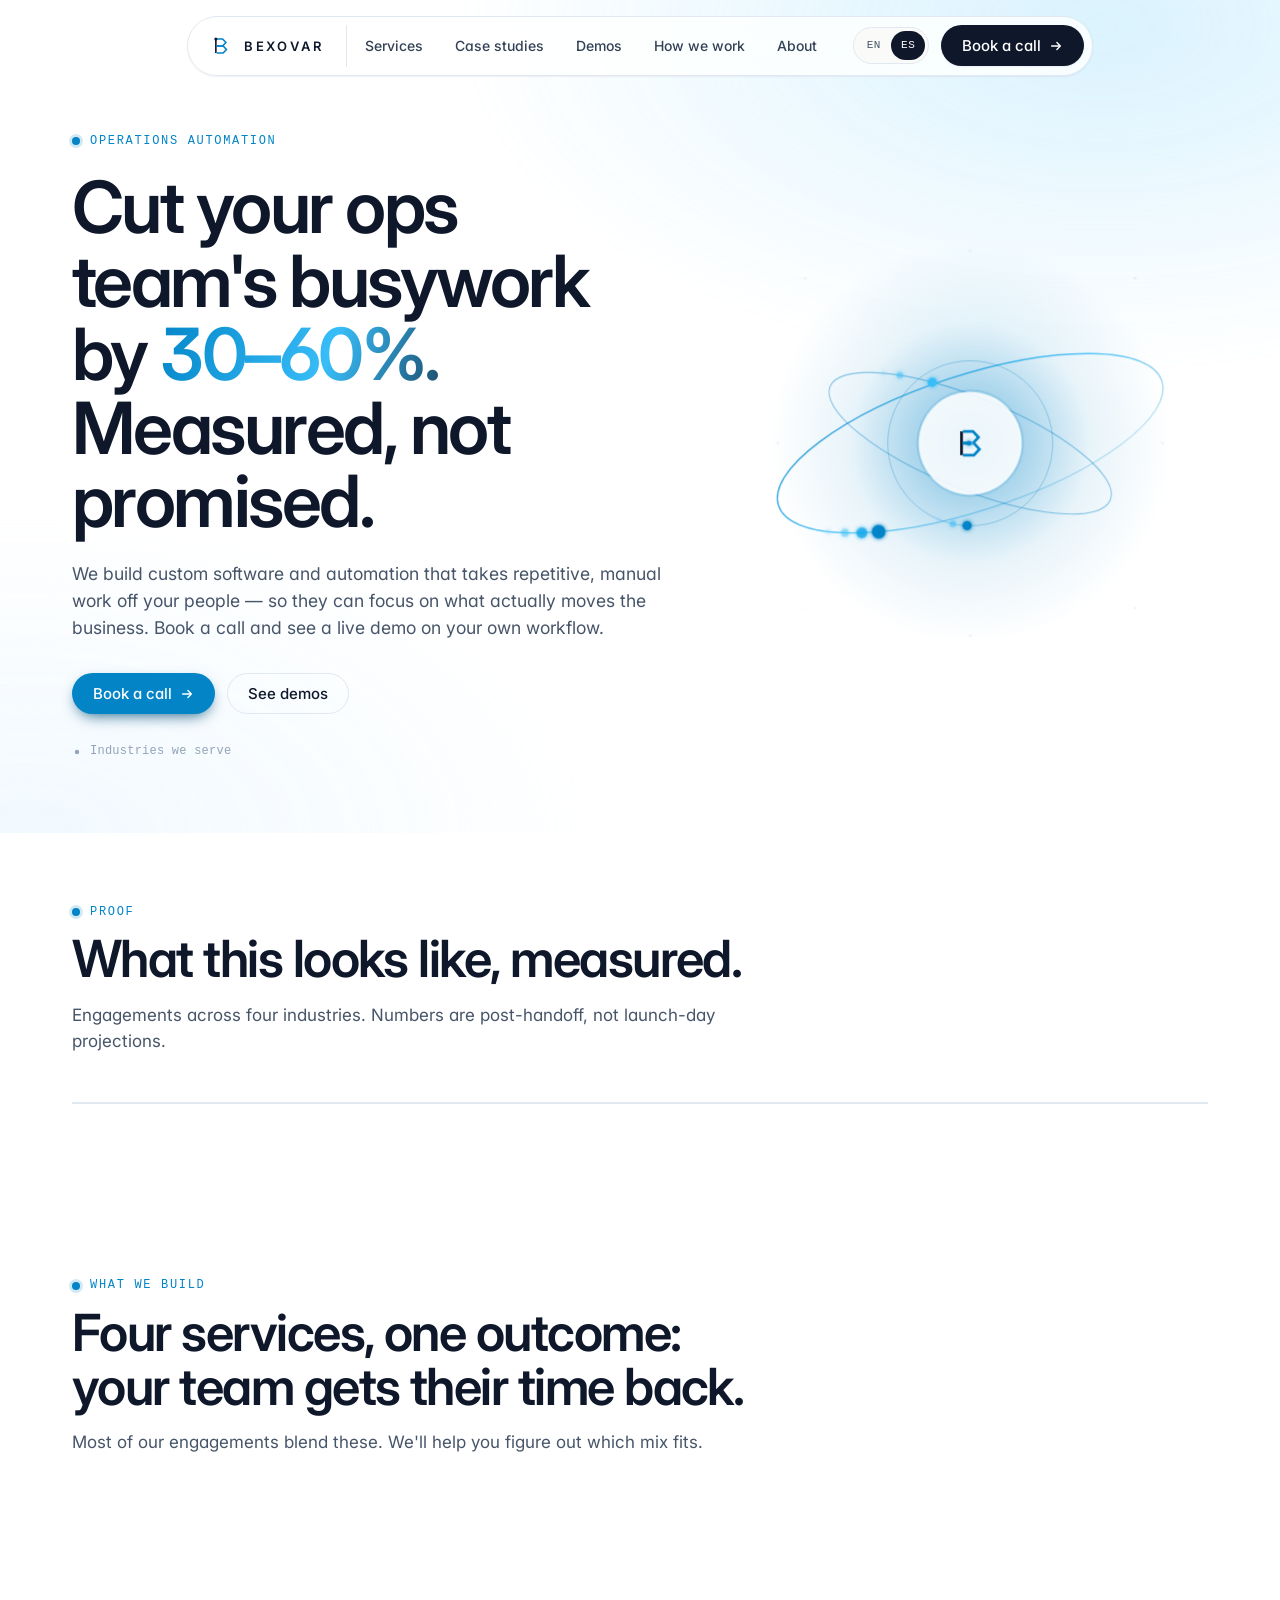
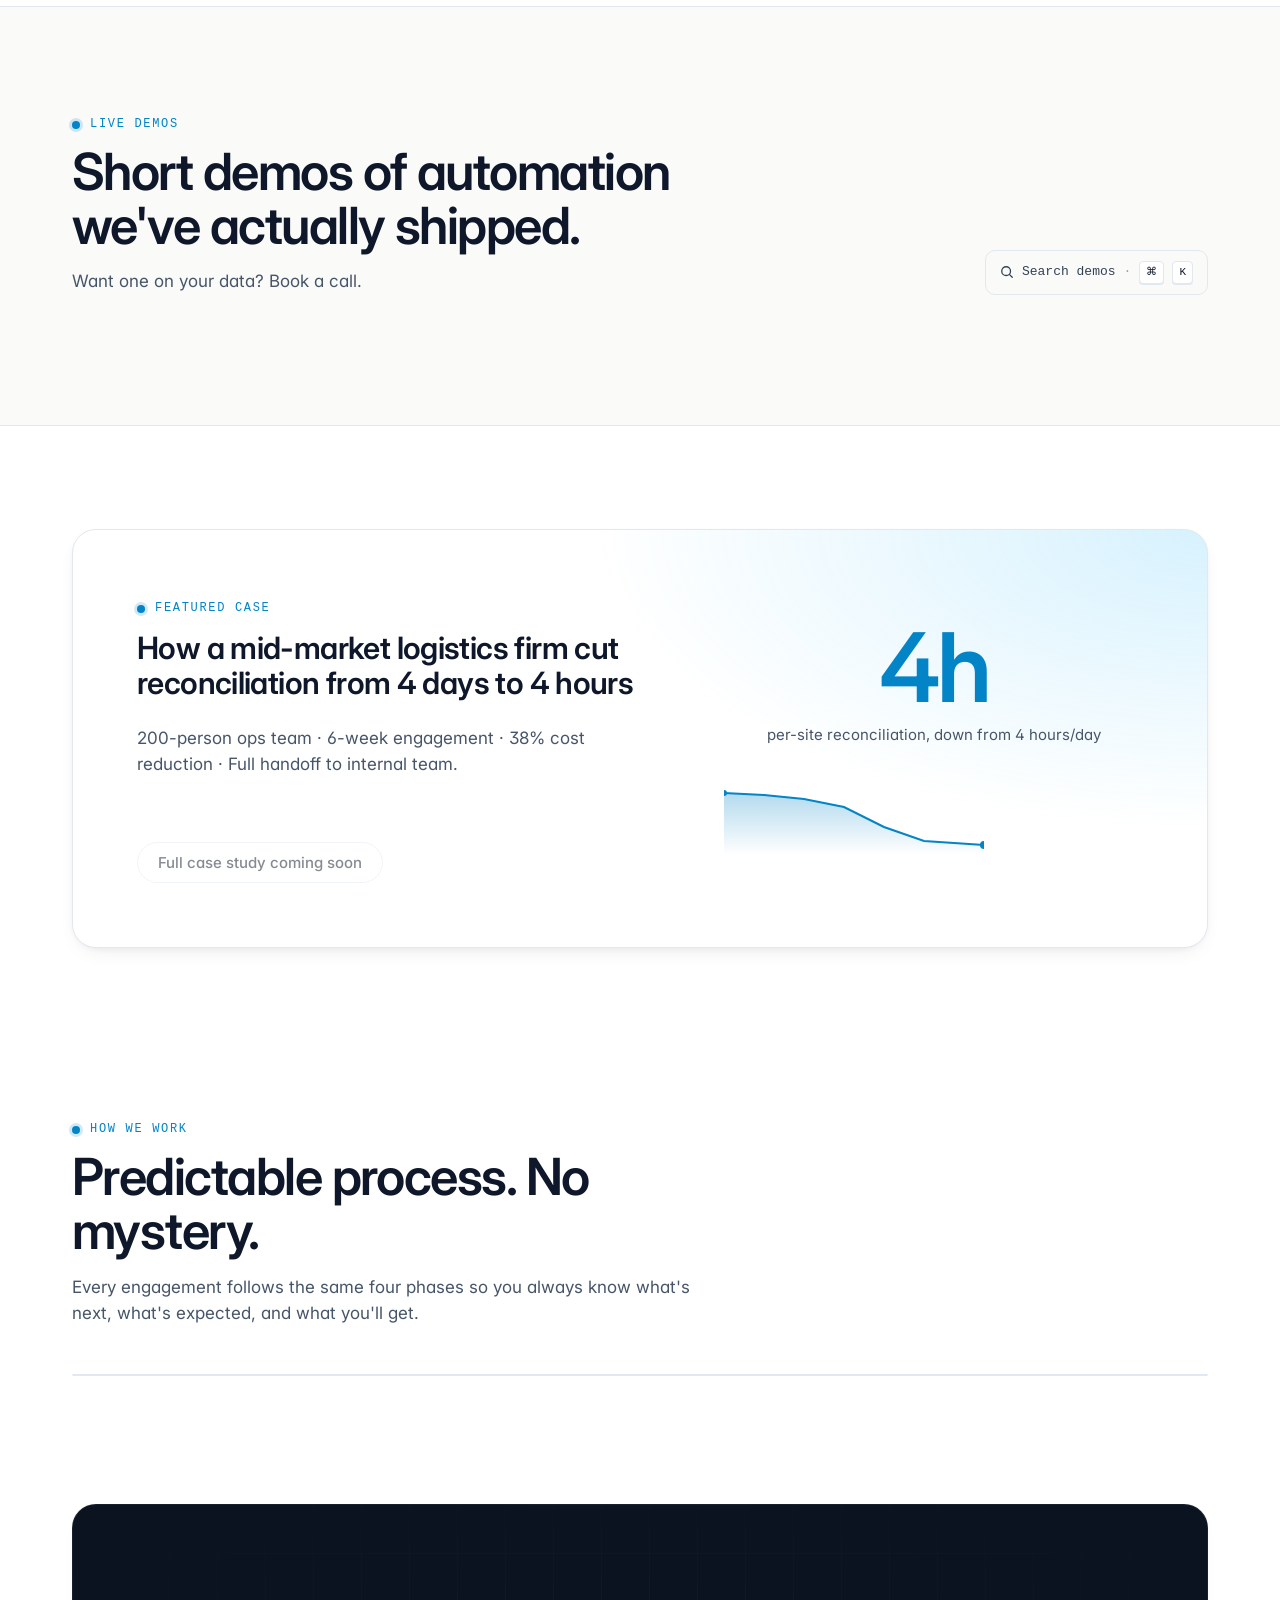
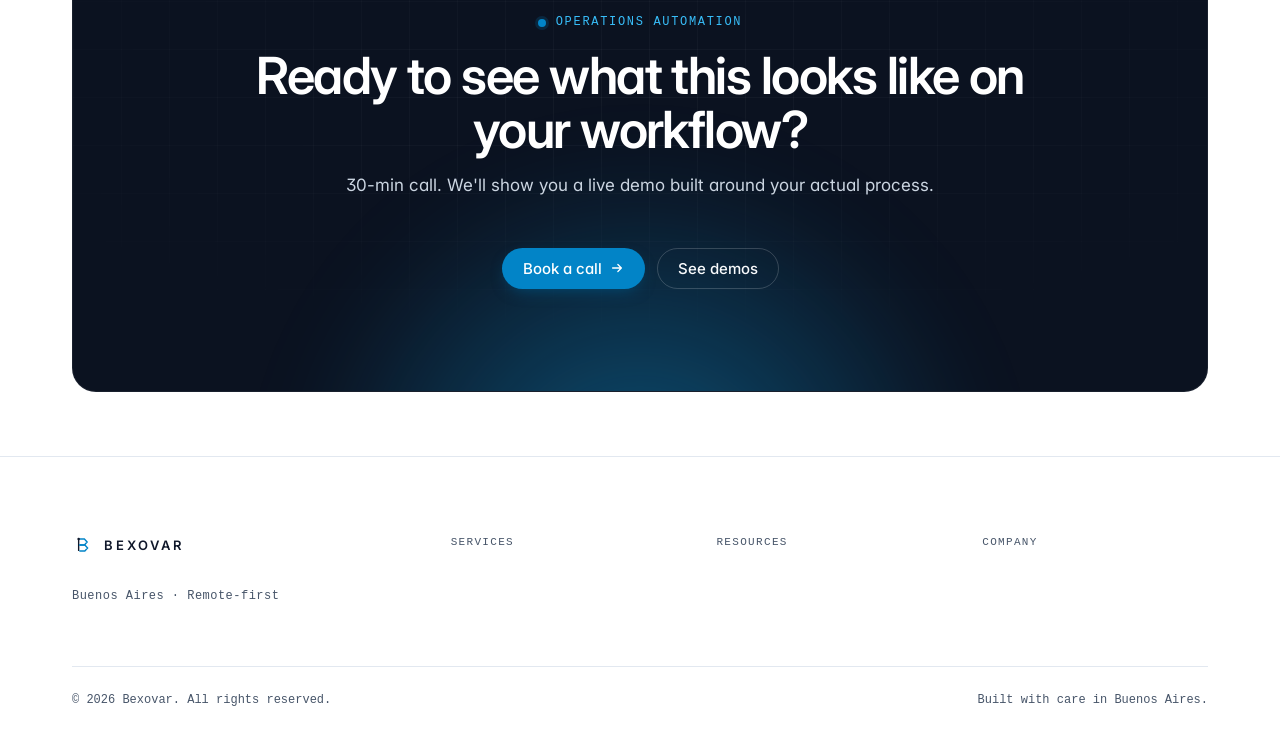
==== index.html @ 71ba0657 "Design fixes: direct Calendly CTAs, metric sizing, mobile hero, i18n - Book-a-call buttons on the ho" ====
<!doctype html>
<html lang="es" data-initial-lang="es">
<head>
<meta charset="utf-8">
<meta name="viewport" content="width=device-width, initial-scale=1">
<title>Bexovar — Software a medida y automatización de procesos</title>
<meta name="description" content="Software a medida y automatización para sacar el trabajo repetitivo de tu equipo. Agendá una llamada y te hacemos una demo en vivo.">
<link rel="icon" type="image/svg+xml" href="assets/favicon.svg">
<meta property="og:title" content="Bexovar — Software a medida y automatización de procesos">
<meta property="og:description" content="Software a medida y automatización para sacar el trabajo repetitivo de tu equipo. Agendá una llamada y te hacemos una demo en vivo.">
<meta property="og:image" content="https://bexovar.io/brand/bexovar-5a-1024.png">
<meta property="og:type" content="website">
<meta name="twitter:card" content="summary_large_image">
<meta name="twitter:title" content="Bexovar — Software a medida y automatización de procesos">
<meta name="twitter:description" content="Reducí el trabajo manual un 30–60%. Medido, no prometido.">
<meta name="twitter:image" content="https://bexovar.io/brand/bexovar-5a-1024.png">
<link rel="preconnect" href="https://fonts.googleapis.com">
<link rel="preconnect" href="https://fonts.gstatic.com" crossorigin>
<link rel="stylesheet" href="https://fonts.googleapis.com/css2?family=Inter:wght@400;500;600;700&display=swap">
<link rel="stylesheet" href="site.css?v=7">
</head>
<body>

<a class="bx-sr-only" href="#main">Skip to content</a>

<!-- ───────── Header ───────── -->
<header class="bx-header" role="banner">
  <div class="bx-header__inner">
    <a class="bx-header__brand" href="index.html" aria-label="Bexovar home">
      <svg width="26" height="26" viewBox="0 0 48 48" fill="none" aria-hidden="true">
        <!-- 05A Vector · figure-8 -->
        <rect x="13" y="11" width="3" height="26" fill="currentColor"/>
        <path d="M16 11 L27 11 L33 17.5 L27 24 L16 24" stroke="#0284c7" stroke-width="3" stroke-linejoin="miter" fill="none"/>
        <path d="M16 24 L28 24 L34 30.5 L28 37 L16 37" stroke="#0284c7" stroke-width="3" stroke-linejoin="miter" fill="none"/>
        <circle cx="14.5" cy="11" r="2.8" fill="currentColor"/>
      </svg>
      <span>BEXOVAR</span>
    </a>
    <nav class="bx-header__nav" aria-label="Primary">
      <a href="#services"  data-nav="services">Services</a>
      <a href="#cases"     data-nav="caseStudies">Case studies</a>
      <a href="#demos"     data-nav="demos">Demos</a>
      <a href="#process"   data-nav="howWeWork">How we work</a>
      <a href="about.html" data-nav="about">About</a>
    </nav>
    <div class="bx-header__right">
      <div class="bx-lang" role="group" aria-label="Language">
        <button data-bx-lang="en" aria-pressed="false">EN</button>
        <button data-bx-lang="es" aria-pressed="true">ES</button>
      </div>
      <a class="bx-btn bx-btn--primary bx-btn--arrow bx-header__cta" href="https://calendly.com/bexovar/30min" target="_blank" rel="noopener" data-cta-book>
        <span>Book a call</span>
        <svg width="14" height="14" viewBox="0 0 16 16" fill="none"><path d="M3 8h10M9 4l4 4-4 4" stroke="currentColor" stroke-width="1.5" stroke-linecap="round" stroke-linejoin="round"/></svg>
      </a>
      <button class="bx-burger" aria-label="Menu" aria-expanded="false">
        <svg width="18" height="18" viewBox="0 0 24 24" fill="none"><path d="M4 7h16M4 12h16M4 17h16" stroke="currentColor" stroke-width="1.8" stroke-linecap="round"/></svg>
      </button>
    </div>
  </div>
</header>

<aside class="bx-mobile-panel" aria-label="Mobile menu">
  <a href="#services"  data-nav="services">Services</a>
  <a href="#cases"     data-nav="caseStudies">Case studies</a>
  <a href="#demos"     data-nav="demos">Demos</a>
  <a href="#process"   data-nav="howWeWork">How we work</a>
  <div style="display:flex;justify-content:space-between;align-items:center;margin-top:14px">
    <div class="bx-lang" role="group" aria-label="Language">
      <button data-bx-lang="en" aria-pressed="false">EN</button>
      <button data-bx-lang="es" aria-pressed="true">ES</button>
    </div>
    <a class="bx-btn bx-btn--primary" href="https://calendly.com/bexovar/30min" target="_blank" rel="noopener" data-cta-book>Book a call</a>
  </div>
</aside>

<main id="main">

  <!-- ───────── Hero ───────── -->
  <section class="bx-hero">
    <div class="bx-hero__bg" aria-hidden="true"></div>
    <div class="bx-container">
      <div class="bx-hero__grid">
        <div class="bx-hero__content bx-stagger">
          <div class="bx-reveal"><span class="bx-eyebrow" data-txt="hero.eyebrow">Operations automation</span></div>
          <h1 class="bx-h1 bx-reveal" style="margin-top:18px">
            <span data-txt="hero.title_pre">Cut your ops team's busywork by </span><span class="bx-grad-text" data-txt="hero.title_accent">30–60%.</span><span data-txt="hero.title_post"> Measured, not promised.</span>
          </h1>
          <p class="bx-lede bx-reveal" style="margin-top:22px" data-txt="hero.body">We build custom software and automation that takes repetitive, manual work off your people — so they can focus on what actually moves the business. Book a call and see a live demo on your own workflow.</p>

          <div class="bx-hero__ctas bx-reveal">
            <a class="bx-btn bx-btn--accent bx-btn--arrow" href="https://calendly.com/bexovar/30min" target="_blank" rel="noopener" data-cta-book>
              <span>Book a call</span>
              <svg width="14" height="14" viewBox="0 0 16 16" fill="none"><path d="M3 8h10M9 4l4 4-4 4" stroke="currentColor" stroke-width="1.5" stroke-linecap="round" stroke-linejoin="round"/></svg>
            </a>
            <a class="bx-btn bx-btn--ghost" href="#demos" data-cta-demos>See demos</a>
          </div>

          <div class="bx-hero__industries bx-reveal" aria-label="Industries we serve">
            <span style="display:inline-flex;align-items:center;gap:8px;margin-right:4px;color:var(--bx-ink-30)">
              <svg width="10" height="10" viewBox="0 0 10 10" fill="none"><circle cx="5" cy="5" r="2.2" fill="currentColor"/></svg>
              <span data-txt="hero.industriesLabel">Industries we serve</span>
            </span>
            <span id="hero-industries" style="display:contents"></span>
          </div>
        </div>

        <!-- Orbit artwork -->
        <div class="bx-hero__art bx-reveal">
          <div class="bx-orbit" aria-hidden="true">
            <svg viewBox="0 0 520 520" xmlns="http://www.w3.org/2000/svg" xmlns:xlink="http://www.w3.org/1999/xlink">
              <defs>
                <radialGradient id="bx-core-grad" cx="50%" cy="50%" r="50%">
                  <stop offset="0%" stop-color="#0284c7" stop-opacity="0.9"/>
                  <stop offset="60%" stop-color="#0284c7" stop-opacity="0.15"/>
                  <stop offset="100%" stop-color="#0284c7" stop-opacity="0"/>
                </radialGradient>
                <linearGradient id="bx-ring-grad" x1="0" x2="1" y1="0" y2="1">
                  <stop offset="0%" stop-color="#0284c7"/>
                  <stop offset="50%" stop-color="#38bdf8"/>
                  <stop offset="100%" stop-color="#0284c7" stop-opacity="0"/>
                </linearGradient>
                <!-- soft glow for the orbiting bodies -->
                <filter id="bx-glow" x="-60%" y="-60%" width="220%" height="220%">
                  <feGaussianBlur stdDeviation="2.4" result="b"/>
                  <feMerge><feMergeNode in="b"/><feMergeNode in="SourceGraphic"/></feMerge>
                </filter>
              </defs>

              <!-- Soft glow behind, gently breathing -->
              <circle cx="260" cy="260" r="220" fill="url(#bx-core-grad)" opacity="0.55">
                <animate attributeName="opacity" values="0.42;0.7;0.42" dur="6s" repeatCount="indefinite"/>
              </circle>

              <!-- Grid dots (subtle), a couple twinkle -->
              <g opacity="0.14" fill="currentColor" style="color: var(--bx-ink-30)">
                <circle cx="80"  cy="80"  r="1.5"/>
                <circle cx="260" cy="50"  r="1.5"><animate attributeName="opacity" values="0.2;1;0.2" dur="4s" repeatCount="indefinite"/></circle>
                <circle cx="440" cy="80"  r="1.5"/>
                <circle cx="50"  cy="260" r="1.5"><animate attributeName="opacity" values="0.2;1;0.2" dur="5.5s" begin="-1s" repeatCount="indefinite"/></circle>
                <circle cx="470" cy="260" r="1.5"/>
                <circle cx="80"  cy="440" r="1.5"><animate attributeName="opacity" values="0.2;1;0.2" dur="4.8s" begin="-2s" repeatCount="indefinite"/></circle>
                <circle cx="260" cy="470" r="1.5"/>
                <circle cx="440" cy="440" r="1.5"/>
              </g>

              <!-- Outer ring, tilted — dot tracks the ellipse, with comet trail -->
              <g transform="translate(260 260) rotate(-18)">
                <path id="bx-orbit-outer" d="M-220,0 a220,74 0 1,0 440,0 a220,74 0 1,0 -440,0"
                      fill="none" stroke="url(#bx-ring-grad)" stroke-width="1.5" opacity="0.85"/>
                <g filter="url(#bx-glow)">
                  <circle r="3"   fill="#7dd3fc" opacity="0.22"><animateMotion dur="16s" begin="-15.1s" repeatCount="indefinite"><mpath xlink:href="#bx-orbit-outer" href="#bx-orbit-outer"/></animateMotion></circle>
                  <circle r="4.5" fill="#38bdf8" opacity="0.40"><animateMotion dur="16s" begin="-15.4s" repeatCount="indefinite"><mpath xlink:href="#bx-orbit-outer" href="#bx-orbit-outer"/></animateMotion></circle>
                  <circle r="6"   fill="#0ea5e9" opacity="0.7" ><animateMotion dur="16s" begin="-15.7s" repeatCount="indefinite"><mpath xlink:href="#bx-orbit-outer" href="#bx-orbit-outer"/></animateMotion></circle>
                  <circle r="7.5" fill="#0284c7"               ><animateMotion dur="16s" begin="0s"     repeatCount="indefinite"><mpath xlink:href="#bx-orbit-outer" href="#bx-orbit-outer"/></animateMotion></circle>
                </g>
              </g>

              <!-- Middle ring, reverse — dot tracks the ellipse, with comet trail -->
              <g transform="translate(260 260) rotate(22)">
                <path id="bx-orbit-mid" d="M-165,0 a165,50 0 1,0 330,0 a165,50 0 1,0 -330,0"
                      fill="none" stroke="#0284c7" stroke-width="1.2" opacity="0.45"/>
                <g filter="url(#bx-glow)">
                  <circle r="2.6" fill="#7dd3fc" opacity="0.22"><animateMotion dur="12s" keyPoints="1;0" keyTimes="0;1" calcMode="linear" begin="-11.1s" repeatCount="indefinite"><mpath xlink:href="#bx-orbit-mid" href="#bx-orbit-mid"/></animateMotion></circle>
                  <circle r="3.8" fill="#38bdf8" opacity="0.4" ><animateMotion dur="12s" keyPoints="1;0" keyTimes="0;1" calcMode="linear" begin="-11.4s" repeatCount="indefinite"><mpath xlink:href="#bx-orbit-mid" href="#bx-orbit-mid"/></animateMotion></circle>
                  <circle r="5"   fill="#38bdf8"               ><animateMotion dur="12s" keyPoints="1;0" keyTimes="0;1" calcMode="linear" begin="0s"     repeatCount="indefinite"><mpath xlink:href="#bx-orbit-mid" href="#bx-orbit-mid"/></animateMotion></circle>
                </g>
              </g>

              <!-- Inner ring, level — dot tracks the circle, with comet trail -->
              <g transform="translate(260 260)">
                <path id="bx-orbit-inner" d="M-90,0 a90,90 0 1,0 180,0 a90,90 0 1,0 -180,0"
                      fill="none" stroke="#0284c7" stroke-width="1" opacity="0.35"/>
                <g filter="url(#bx-glow)">
                  <circle r="2.4" fill="#7dd3fc" opacity="0.25"><animateMotion dur="8s" begin="-7.55s" repeatCount="indefinite"><mpath xlink:href="#bx-orbit-inner" href="#bx-orbit-inner"/></animateMotion></circle>
                  <circle r="3.6" fill="#38bdf8" opacity="0.45"><animateMotion dur="8s" begin="-7.78s" repeatCount="indefinite"><mpath xlink:href="#bx-orbit-inner" href="#bx-orbit-inner"/></animateMotion></circle>
                  <circle r="5"   fill="#0284c7"               ><animateMotion dur="8s" begin="0s"     repeatCount="indefinite"><mpath xlink:href="#bx-orbit-inner" href="#bx-orbit-inner"/></animateMotion></circle>
                </g>
              </g>

              <!-- Center — the 05A figure-8 mark, large -->
              <g transform="translate(260 260)">
                <!-- ring halo -->
                <circle cx="0" cy="0" r="56" fill="#ffffff" opacity="0.85"/>
                <circle cx="0" cy="0" r="56" fill="none" stroke="#0284c7" stroke-width="1" opacity="0.5">
                  <animate attributeName="r" values="56;59;56" dur="6s" repeatCount="indefinite"/>
                  <animate attributeName="opacity" values="0.5;0.15;0.5" dur="6s" repeatCount="indefinite"/>
                </circle>
                <g transform="translate(-24 -24) scale(1)">
                  <rect x="13" y="11" width="3" height="26" fill="#0f172a"/>
                  <path d="M16 11 L27 11 L33 17.5 L27 24 L16 24" stroke="#0284c7" stroke-width="3" stroke-linejoin="miter" fill="none"/>
                  <path d="M16 24 L28 24 L34 30.5 L28 37 L16 37" stroke="#0284c7" stroke-width="3" stroke-linejoin="miter" fill="none"/>
                  <!-- figure-8 node + glowing trail -->
                  <g filter="url(#bx-glow)">
                    <circle r="1.8" fill="#7dd3fc" opacity="0.4"><animateMotion dur="5s" begin="-4.85s" repeatCount="indefinite" rotate="auto"><mpath xlink:href="#bx-hero-fig8" href="#bx-hero-fig8"/></animateMotion></circle>
                    <circle r="2.6" fill="#0284c7"><animateMotion dur="5s" begin="0s" repeatCount="indefinite" rotate="auto"><mpath xlink:href="#bx-hero-fig8" href="#bx-hero-fig8"/></animateMotion></circle>
                  </g>
                  <path id="bx-hero-fig8" d="M16 24 L27 11 L33 17.5 L27 24 L16 24 L28 24 L34 30.5 L28 37 L16 37 Z" fill="none" stroke="none"/>
                </g>
              </g>
            </svg>
          </div>
        </div>
      </div>
    </div>
  </section>

  <!-- ───────── Metrics ───────── -->
  <section class="bx-section bx-section--tight" id="proof">
    <div class="bx-container">
      <div class="bx-secthead bx-reveal">
        <span class="bx-eyebrow" data-txt="metrics.eyebrow">Proof</span>
        <h2 class="bx-h2" data-txt="metrics.title">What this looks like, measured.</h2>
        <p data-txt="metrics.subtitle">Engagements across four industries. Numbers are post-handoff, not launch-day projections.</p>
      </div>
      <div class="bx-metrics bx-stagger" id="metrics-row"></div>
    </div>
  </section>

  <!-- ───────── Services ───────── -->
  <section class="bx-section" id="services">
    <div class="bx-container">
      <div class="bx-secthead bx-reveal">
        <span class="bx-eyebrow" data-txt="services.eyebrow">What we build</span>
        <h2 class="bx-h2" data-txt="services.title">Four services, one outcome: your team gets their time back.</h2>
        <p data-txt="services.subtitle">Most of our engagements blend these. We'll help you figure out which mix fits.</p>
      </div>
      <div class="bx-services bx-stagger" id="services-grid"></div>
    </div>
  </section>

  <!-- ───────── Demos ───────── -->
  <section class="bx-section" id="demos" style="background:var(--bx-bg-soft);border-top:1px solid var(--bx-line);border-bottom:1px solid var(--bx-line)">
    <div class="bx-container">
      <div class="bx-demos-head bx-reveal">
        <div class="bx-secthead" style="margin:0">
          <span class="bx-eyebrow" data-txt="demos.eyebrow">Live demos</span>
          <h2 class="bx-h2" data-txt="demos.title">Short demos of automation we've actually shipped.</h2>
          <p data-txt="demos.subtitle">Want one on your data? Book a call.</p>
        </div>
        <button class="bx-kbd" data-bx-open-palette>
          <svg width="14" height="14" viewBox="0 0 16 16" fill="none"><circle cx="7" cy="7" r="5" stroke="currentColor" stroke-width="1.5"/><path d="M11 11l3 3" stroke="currentColor" stroke-width="1.5" stroke-linecap="round"/></svg>
          <span data-txt="demos.searchHint">Search demos</span>
          <span style="color:var(--bx-ink-30)">·</span>
          <kbd>⌘</kbd><kbd>K</kbd>
        </button>
      </div>

      <div class="bx-demos-grid bx-stagger" id="demos-grid"></div>
    </div>
  </section>

  <!-- ───────── Featured case ───────── -->
  <section class="bx-section" id="cases">
    <div class="bx-container">
      <div class="bx-featcase bx-reveal">
        <div>
          <span class="bx-eyebrow" data-txt="featuredCase.eyebrow">Featured case</span>
          <h2 class="bx-h3" style="margin-top:10px" data-txt="featuredCase.title">How a mid-market logistics firm cut reconciliation from 4 days to 4 hours</h2>
          <p class="bx-mt" style="color:var(--bx-ink-50)" data-txt="featuredCase.summary">200-person ops team · 6-week engagement · 38% cost reduction · Full handoff to internal team.</p>
          <span class="bx-btn bx-btn--ghost bx-mt-lg" style="opacity:0.5;cursor:default" data-txt="featuredCase.cta">Full case study coming soon</span>
        </div>
        <div style="text-align:center">
          <div class="bx-featcase__stat" data-txt="featuredCase.stat">4h</div>
          <div class="bx-featcase__label" data-txt="featuredCase.label">per-site reconciliation, down from 4 hours/day</div>
          <!-- Tiny trend-line for visual -->
          <svg viewBox="0 0 260 80" style="margin-top:28px;max-width:260px;width:100%" aria-hidden="true">
            <defs>
              <linearGradient id="bx-fc-grad" x1="0" x2="0" y1="0" y2="1">
                <stop offset="0%" stop-color="#0284c7" stop-opacity="0.3"/>
                <stop offset="100%" stop-color="#0284c7" stop-opacity="0"/>
              </linearGradient>
            </defs>
            <path d="M0,18 L40,20 L80,24 L120,32 L160,52 L200,66 L260,70 L260,80 L0,80 Z" fill="url(#bx-fc-grad)"/>
            <path d="M0,18 L40,20 L80,24 L120,32 L160,52 L200,66 L260,70" fill="none" stroke="#0284c7" stroke-width="2" stroke-linecap="round"/>
            <g>
              <circle cx="0"   cy="18" r="3" fill="#0284c7"/>
              <circle cx="260" cy="70" r="4" fill="#0284c7"/>
            </g>
          </svg>
        </div>
      </div>
    </div>
  </section>

  <!-- ───────── Process ───────── -->
  <section class="bx-section bx-section--tight" id="process">
    <div class="bx-container">
      <div class="bx-secthead bx-reveal">
        <span class="bx-eyebrow" data-txt="process.eyebrow">How we work</span>
        <h2 class="bx-h2" data-txt="process.title">Predictable process. No mystery.</h2>
        <p data-txt="process.subtitle">Every engagement follows the same four phases so you always know what's next, what's expected, and what you'll get.</p>
      </div>
      <div class="bx-process bx-stagger" id="process-grid"></div>
    </div>
  </section>

  <!-- ───────── CTA ───────── -->
  <section class="bx-section bx-section--tight" id="cta">
    <div class="bx-container">
      <div class="bx-cta bx-reveal">
        <div class="bx-cta__grid" aria-hidden="true"></div>
        <div class="bx-cta__glow" aria-hidden="true"></div>
        <div class="bx-cta__content">
          <span class="bx-eyebrow" style="color:#38bdf8" data-txt="hero.eyebrow">Operations automation</span>
          <h2 class="bx-h2" style="color:#fff;margin-top:14px" data-txt="closingCta.heading">Ready to see what this looks like on your workflow?</h2>
          <p data-txt="closingCta.subtitle">30-min call. We'll show you a live demo built around your actual process.</p>
          <div class="bx-cta__ctas">
            <a class="bx-btn bx-btn--accent bx-btn--arrow" href="https://calendly.com/bexovar/30min" target="_blank" rel="noopener">
              <span data-txt="closingCta.primary">Book a call</span>
              <svg width="14" height="14" viewBox="0 0 16 16" fill="none"><path d="M3 8h10M9 4l4 4-4 4" stroke="currentColor" stroke-width="1.5" stroke-linecap="round" stroke-linejoin="round"/></svg>
            </a>
            <a class="bx-btn bx-btn--ghost" href="#demos" data-txt="closingCta.secondary">See demos</a>
          </div>
        </div>
      </div>
    </div>
  </section>

  <!-- ───────── Footer ───────── -->
  <footer class="bx-footer" role="contentinfo">
    <div class="bx-container">
      <div class="bx-footer__grid">
        <div class="bx-footer__brand">
          <a class="bx-header__brand" href="index.html" aria-label="Bexovar home">
            <svg width="22" height="22" viewBox="0 0 48 48" fill="none" aria-hidden="true">
              <rect x="13" y="11" width="3" height="26" fill="currentColor"/>
              <path d="M16 11 L27 11 L33 17.5 L27 24 L16 24" stroke="#0284c7" stroke-width="3" stroke-linejoin="miter" fill="none"/>
              <path d="M16 24 L28 24 L34 30.5 L28 37 L16 37" stroke="#0284c7" stroke-width="3" stroke-linejoin="miter" fill="none"/>
              <circle cx="14.5" cy="11" r="2.8" fill="currentColor"/>
            </svg>
            <span>BEXOVAR</span>
          </a>
          <p data-txt="footer.tagline"></p>
          <div class="bx-mono bx-mt" data-txt="footer.location" style="font-size:12px;letter-spacing:0.04em;color:var(--bx-ink-50)">Buenos Aires · Remote-first</div>
        </div>
        <div class="bx-footer__col">
          <h4 data-txt="footer.servicesHeading">Services</h4>
          <div id="footer-services"></div>
        </div>
        <div class="bx-footer__col">
          <h4 data-txt="footer.resourcesHeading">Resources</h4>
          <div id="footer-resources"></div>
        </div>
        <div class="bx-footer__col">
          <h4 data-txt="footer.companyHeading">Company</h4>
          <div id="footer-company"></div>
        </div>
      </div>
      <div class="bx-footer__bottom">
        <span data-txt="footer.copyright">© 2026 Bexovar. All rights reserved.</span>
        <span>Built with care in Buenos Aires.</span>
      </div>
    </div>
  </footer>

</main>

<!-- ⌘K Palette -->
<div class="bx-palette-backdrop" role="dialog" aria-modal="true" aria-label="Demo search">
  <div class="bx-palette">
    <input class="bx-palette__input" type="text" placeholder="Search demos — type a category, industry, or keyword" aria-label="Search demos" />
    <div class="bx-palette__list" role="listbox"></div>
    <div class="bx-palette__footer">
      <span><kbd>↑↓</kbd> navigate</span>
      <span><kbd>↵</kbd> open</span>
      <span><kbd>esc</kbd> close</span>
    </div>
  </div>
</div>

<script src="i18n.js?v=3"></script>
<script src="site.js"></script>
<script>
(function () {
  function arrow(cls='') {
    return `<svg class="${cls}" width="14" height="14" viewBox="0 0 16 16" fill="none"><path d="M3 8h10M9 4l4 4-4 4" stroke="currentColor" stroke-width="1.5" stroke-linecap="round" stroke-linejoin="round"/></svg>`;
  }

  function render() {
    const lang = document.documentElement.dataset.lang;
    const t = window.BX_I18N[lang];

    // Nav
    document.querySelectorAll('[data-nav]').forEach(a => {
      const key = a.dataset.nav;
      if (t.nav[key]) a.textContent = t.nav[key];
    });

    // Book-a-call CTA text
    document.querySelectorAll('[data-cta-book]').forEach(el => {
      const span = el.querySelector('span');
      if (span) span.textContent = t.cta.book; else el.textContent = t.cta.book;
    });
    document.querySelectorAll('[data-cta-demos]').forEach(el => el.textContent = t.cta.seeDemos);

    // Text bindings
    document.querySelectorAll('[data-txt]').forEach(el => {
      const path = el.dataset.txt.split('.');
      let v = t;
      for (const p of path) v = v?.[p];
      if (typeof v === 'string') el.textContent = v;
    });

    // Industries pills
    const ind = document.getElementById('hero-industries');
    ind.innerHTML = t.hero.industries.map(i => `<span class="bx-hero__industry">${bxEscape(i)}</span>`).join('');

    // Metrics
    const metrics = document.getElementById('metrics-row');
    metrics.innerHTML = t.metrics.rows.map(m => `
      <div class="bx-metric bx-reveal">
        <div class="bx-metric__industry">${bxEscape(m.industry)}</div>
        <div class="bx-metric__value">${bxEscape(m.value)}</div>
        <div class="bx-metric__detail">${bxEscape(m.label)}</div>
      </div>
    `).join('');

    // Services
    const services = document.getElementById('services-grid');
    services.innerHTML = t.services.items.map(s => `
      <a class="bx-service bx-reveal" href="services/${bxEscape(s.slug)}.html" data-slug="${bxEscape(s.slug)}">
        <div class="bx-service__glow"></div>
        <div class="bx-service__number">${bxEscape(s.num)} / 04</div>
        <h3 class="bx-service__title">${bxEscape(s.title)}</h3>
        <p class="bx-service__tagline">${bxEscape(s.tagline)}</p>
        <div class="bx-service__arrow"><span>${lang === 'es' ? 'Ver servicio' : 'See service'}</span>${arrow()}</div>
      </a>
    `).join('');

    // Demos
    const demos = document.getElementById('demos-grid');
    demos.innerHTML = t.demos.items.map(d => `
      <div class="bx-demo bx-reveal" data-demo-slug="${bxEscape(d.slug)}">
        <div class="bx-demo__poster">
          <video controls preload="metadata" playsinline src="${bxEscape(d.video)}"></video>
        </div>
        <div class="bx-demo__row">
          <span class="bx-demo__cat">${bxEscape(d.category)}</span>
          <span class="bx-mono" style="color:var(--bx-ink-50)">${bxEscape(d.duration)}</span>
        </div>
        <div class="bx-demo__title">${bxEscape(d.title)}</div>
        <div class="bx-demo__summary">${bxEscape(d.summary)}</div>
      </div>
    `).join('');
    // Search only earns its place once there are enough demos to search
    document.querySelectorAll('[data-bx-open-palette]').forEach(b => { b.style.display = t.demos.items.length < 4 ? 'none' : ''; });
    // Only one demo playing at a time
    demos.querySelectorAll('video').forEach(v => v.addEventListener('play', () => {
      demos.querySelectorAll('video').forEach(o => { if (o !== v) o.pause(); });
    }));

    // Process
    const process = document.getElementById('process-grid');
    process.innerHTML = t.process.steps.map(s => `
      <div class="bx-phase bx-reveal">
        <div class="bx-phase__num">${bxEscape(t.process.phase)} ${bxEscape(s.num)}</div>
        <div class="bx-phase__title">${bxEscape(s.title)}</div>
        <div class="bx-phase__sum">${bxEscape(s.summary)}</div>
      </div>
    `).join('');

    // Footer cols
    const svcLinks = t.services.items.map(s => `<a href="services/${bxEscape(s.slug)}.html">${bxEscape(s.title)}</a>`).join('');
    document.getElementById('footer-services').innerHTML = svcLinks;
    document.getElementById('footer-resources').innerHTML = t.footer.resources.map(l => `<a href="${bxEscape(l.href)}">${bxEscape(l.label)}</a>`).join('');
    document.getElementById('footer-company').innerHTML  = t.footer.companyLinks.map(l => `<a href="${bxEscape(l.href)}">${bxEscape(l.label)}</a>`).join('');

    // Re-observe reveals for newly inserted nodes (only if hide-then-reveal is active)
    if ('IntersectionObserver' in window && document.documentElement.dataset.reveal === 'on') {
      const io = new IntersectionObserver((entries) => {
        entries.forEach(e => {
          if (e.isIntersecting) {
            e.target.dataset.visible = 'true';
            io.unobserve(e.target);
          }
        });
      }, { rootMargin: '0px 0px -5% 0px', threshold: 0.01 });
      document.querySelectorAll('.bx-reveal:not([data-visible="true"])').forEach(el => io.observe(el));
      // safety fallback
      setTimeout(() => {
        document.querySelectorAll('.bx-reveal:not([data-visible="true"])').forEach(el => {
          const r = el.getBoundingClientRect();
          if (r.top < window.innerHeight + 200) el.dataset.visible = 'true';
        });
      }, 1200);
    }

    // Stagger delays
    document.querySelectorAll('.bx-stagger').forEach((group) => {
      [...group.querySelectorAll('.bx-reveal')].forEach((el, i) => {
        el.style.setProperty('--bx-reveal-delay', `${i * 70}ms`);
      });
    });
  }

  window.bxRender = render;
  document.addEventListener('DOMContentLoaded', render);
})();
</script>

</body>
</html>
---- site.css ----
/* ============================================================================
   Bexovar Website — site-wide styles
   Uses tokens from ../colors_and_type.css (imported).
   Light + dark (auto), floating pill nav, section rhythm, reveal + fx.
   ============================================================================ */


:root {
  --bx-sky-600: #0284c7;
  --bx-sky-500: #0ea5e9;
  --bx-sky-400: #38bdf8;
  --bx-sky-300: #7dd3fc;
  --bx-sky-100: #e0f2fe;
  --bx-sky-50:  #f0f9ff;
  --bx-ink:     #0f172a;
  --bx-ink-70:  #334155;
  --bx-ink-50:  #475569;
  --bx-ink-30:  #94a3b8;
  --bx-ink-10:  #cbd5e1;
  --bx-line:    #e2e8f0;
  --bx-line-2:  #f1f5f9;
  --bx-bg:      #ffffff;
  --bx-bg-soft: #fafaf9;
  --bx-bg-card: #ffffff;

  --bx-font-sans: 'Inter', system-ui, -apple-system, sans-serif;
  --bx-font-mono: ui-monospace, SFMono-Regular, Menlo, Monaco, monospace;

  --bx-radius-sm: 8px;
  --bx-radius:    12px;
  --bx-radius-lg: 18px;
  --bx-radius-xl: 24px;

  --bx-shadow-sm: 0 1px 2px rgba(15,23,42,0.06);
  --bx-shadow:    0 8px 24px -12px rgba(15,23,42,0.14), 0 2px 6px -2px rgba(15,23,42,0.06);
  --bx-shadow-lg: 0 30px 60px -30px rgba(15,23,42,0.28), 0 10px 24px -10px rgba(15,23,42,0.1);
  --bx-shadow-glass: 0 10px 30px -12px rgba(2,132,199,0.18), 0 2px 6px -2px rgba(15,23,42,0.06);

  --bx-section-py: clamp(5rem, 8vw, 8rem);
  --bx-container-w: 1200px;
  --bx-container-px: clamp(1.25rem, 4vw, 2rem);

  color-scheme: light dark;
}

@media (prefers-color-scheme: dark) {
  :root {
    --bx-ink:     #f8fafc;
    --bx-ink-70:  #e2e8f0;
    --bx-ink-50:  #cbd5e1;
    --bx-ink-30:  #64748b;
    --bx-ink-10:  #334155;
    --bx-line:    #1e293b;
    --bx-line-2:  #0f172a;
    --bx-bg:      #0b1220;
    --bx-bg-soft: #0f172a;
    --bx-bg-card: #111827;

    --bx-shadow-sm: 0 1px 2px rgba(0,0,0,0.4);
    --bx-shadow:    0 8px 24px -12px rgba(0,0,0,0.7), 0 2px 6px -2px rgba(0,0,0,0.5);
    --bx-shadow-lg: 0 30px 60px -30px rgba(0,0,0,0.85), 0 10px 24px -10px rgba(0,0,0,0.55);
    --bx-shadow-glass: 0 10px 30px -12px rgba(56,189,248,0.28), 0 2px 6px -2px rgba(0,0,0,0.5);
  }
}

/* ---------------------------------------------------------------------------
   Reset-ish base
   --------------------------------------------------------------------------- */
* { box-sizing: border-box; }
html, body { margin: 0; }
html {
  scroll-behavior: smooth;
  -webkit-text-size-adjust: 100%;
  text-size-adjust: 100%;
}
body {
  background: var(--bx-bg);
  color: var(--bx-ink);
  font-family: var(--bx-font-sans);
  font-size: 17px;
  line-height: 1.55;
  -webkit-font-smoothing: antialiased;
  font-feature-settings: 'cv11', 'ss01';
  text-rendering: optimizeLegibility;
}
img, svg, video { max-width: 100%; display: block; }
a { color: inherit; text-decoration: none; }
button { font: inherit; color: inherit; }

::selection {
  background: color-mix(in oklab, var(--bx-sky-600) 18%, transparent);
  color: var(--bx-ink);
}

/* ---------------------------------------------------------------------------
   Layout primitives
   --------------------------------------------------------------------------- */
.bx-container {
  max-width: var(--bx-container-w);
  margin: 0 auto;
  padding: 0 var(--bx-container-px);
  width: 100%;
}
.bx-container--wide { max-width: 1360px; }

.bx-section { padding: var(--bx-section-py) 0; }
.bx-section--tight { padding: clamp(3rem, 5vw, 5rem) 0; }
/* Keep anchored section titles clear of the fixed header pill */
:target, section[id], [id^="cta"], #services, #demos, #cases, #process, #proof {
  scroll-margin-top: 92px;
}
.bx-section--dark {
  background: var(--bx-ink);
  color: #f8fafc;
}
.bx-section--dark .bx-eyebrow { color: var(--bx-sky-400); }

/* ---------------------------------------------------------------------------
   Typography
   --------------------------------------------------------------------------- */
.bx-eyebrow {
  font-family: var(--bx-font-mono);
  text-transform: uppercase;
  letter-spacing: 0.14em;
  font-size: 12px;
  font-weight: 500;
  color: var(--bx-sky-600);
  display: inline-flex; align-items: center; gap: 10px;
}
.bx-eyebrow::before {
  content: '';
  display: inline-block; width: 8px; height: 8px; border-radius: 50%;
  background: var(--bx-sky-600);
  box-shadow: 0 0 0 3px color-mix(in oklab, var(--bx-sky-600) 18%, transparent);
}

h1, h2, h3, h4 { margin: 0; letter-spacing: -0.02em; color: var(--bx-ink); font-weight: 600; }
.bx-h1 { font-size: clamp(2.5rem, 6vw, 4.5rem); line-height: 1.02; letter-spacing: -0.035em; }
.bx-h2 { font-size: clamp(2rem, 4vw, 3.25rem); line-height: 1.06; letter-spacing: -0.03em; }
.bx-h3 { font-size: clamp(1.5rem, 2.4vw, 2rem);  line-height: 1.15; letter-spacing: -0.02em; }
.bx-h4 { font-size: 1.25rem; line-height: 1.3; }
.bx-lede { font-size: clamp(1.1rem, 1.25vw, 1.25rem); color: var(--bx-ink-50); max-width: 56ch; text-wrap: pretty; }

.bx-mono { font-family: var(--bx-font-mono); font-size: 13px; color: var(--bx-ink-50); }

.bx-grad-text {
  background: linear-gradient(110deg, var(--bx-sky-600) 0%, var(--bx-sky-400) 60%, var(--bx-ink) 120%);
  -webkit-background-clip: text; background-clip: text;
  -webkit-text-fill-color: transparent; color: transparent;
}

/* ---------------------------------------------------------------------------
   Buttons
   --------------------------------------------------------------------------- */
.bx-btn {
  display: inline-flex; align-items: center; gap: 8px;
  padding: 12px 20px;
  border-radius: 9999px;
  border: 1px solid transparent;
  font-weight: 500; font-size: 15px;
  cursor: pointer;
  transition: transform 200ms cubic-bezier(.22,1,.36,1),
              box-shadow 200ms cubic-bezier(.22,1,.36,1),
              background 200ms ease, color 200ms ease, border-color 200ms ease;
  white-space: nowrap;
  text-decoration: none;
  line-height: 1;
}
.bx-btn:hover { transform: translateY(-1px); }
.bx-btn:active { transform: translateY(0); }

.bx-btn--primary {
  background: var(--bx-ink); color: var(--bx-bg);
  box-shadow: var(--bx-shadow-sm);
}
.bx-btn--primary:hover {
  background: color-mix(in oklab, var(--bx-ink) 92%, var(--bx-sky-600));
  box-shadow: var(--bx-shadow);
}
.bx-btn--accent {
  background: var(--bx-sky-600); color: #fff;
  box-shadow: 0 6px 16px -6px color-mix(in oklab, var(--bx-sky-600) 70%, black);
}
.bx-btn--accent:hover {
  background: var(--bx-sky-500);
  box-shadow: 0 10px 24px -8px color-mix(in oklab, var(--bx-sky-600) 70%, black);
}
.bx-btn--ghost {
  background: transparent; color: var(--bx-ink);
  border-color: var(--bx-line);
}
.bx-btn--ghost:hover {
  background: var(--bx-bg-soft);
  border-color: var(--bx-ink-30);
}
.bx-btn--arrow svg { transition: transform 240ms cubic-bezier(.22,1,.36,1); }
.bx-btn--arrow:hover svg { transform: translateX(3px); }

/* ---------------------------------------------------------------------------
   Header — floating pill nav
   --------------------------------------------------------------------------- */
.bx-header {
  position: fixed; top: 0; left: 0; right: 0; z-index: 100;
  padding: 16px var(--bx-container-px);
  display: flex; justify-content: center;
  pointer-events: none;
  transition: padding 220ms ease;
}
.bx-header__inner {
  pointer-events: auto;
  display: flex; align-items: center; gap: 18px;
  padding: 8px 8px 8px 20px;
  background: color-mix(in oklab, var(--bx-bg) 82%, transparent);
  backdrop-filter: saturate(160%) blur(18px);
  -webkit-backdrop-filter: saturate(160%) blur(18px);
  border: 1px solid var(--bx-line);
  border-radius: 9999px;
  box-shadow: var(--bx-shadow-sm);
  max-width: 100%;
  transition: box-shadow 220ms ease, background 220ms ease, border-color 220ms ease;
}
.bx-header[data-scrolled="true"] .bx-header__inner {
  box-shadow: var(--bx-shadow);
  border-color: color-mix(in oklab, var(--bx-line) 40%, transparent);
}
.bx-header__brand {
  display: inline-flex; align-items: center; gap: 10px;
  text-decoration: none;
  color: var(--bx-ink);
  font-weight: 600; letter-spacing: 0.22em; font-size: 13px;
  text-transform: uppercase;
}
.bx-header__nav {
  display: flex; gap: 4px;
  padding: 0 4px;
  border-left: 1px solid var(--bx-line);
  margin-left: 4px;
}
.bx-header__nav a {
  padding: 10px 14px;
  border-radius: 9999px;
  font-size: 14px; font-weight: 500;
  color: var(--bx-ink-70);
  transition: background 180ms ease, color 180ms ease;
}
.bx-header__nav a:hover { background: var(--bx-bg-soft); color: var(--bx-ink); }
.bx-header__nav a[aria-current="page"] {
  background: var(--bx-line);
  color: var(--bx-ink);
}
.bx-header__right { display: flex; align-items: center; gap: 6px; }
.bx-lang {
  display: inline-flex;
  padding: 3px;
  border: 1px solid var(--bx-line);
  border-radius: 9999px;
  background: var(--bx-bg-soft);
}
.bx-lang button {
  padding: 6px 10px;
  border: 0; background: transparent;
  border-radius: 9999px;
  font-family: var(--bx-font-mono); font-size: 11px;
  letter-spacing: 0.05em;
  color: var(--bx-ink-50); cursor: pointer;
  transition: background 180ms ease, color 180ms ease;
}
.bx-lang button[aria-pressed="true"] {
  background: var(--bx-ink); color: var(--bx-bg);
}
.bx-header__cta { margin-left: 6px; }

/* mobile */
.bx-burger { display: none; }
@media (max-width: 880px) {
  .bx-header__nav, .bx-lang { display: none; }
  .bx-burger {
    display: inline-flex; align-items: center; justify-content: center;
    width: 40px; height: 40px;
    border-radius: 9999px; border: 1px solid var(--bx-line);
    background: var(--bx-bg-soft); cursor: pointer;
  }
  .bx-header__cta { display: none; }
}
.bx-mobile-panel {
  display: none;
  position: fixed; inset: 72px 12px auto 12px; z-index: 99;
  background: var(--bx-bg);
  border: 1px solid var(--bx-line);
  border-radius: var(--bx-radius-lg);
  padding: 18px;
  box-shadow: var(--bx-shadow-lg);
}
.bx-mobile-panel[data-open="true"] { display: block; }
.bx-mobile-panel a {
  display: block; padding: 12px 10px; font-size: 16px; color: var(--bx-ink);
  border-bottom: 1px solid var(--bx-line);
}
.bx-mobile-panel a:last-of-type { border-bottom: 0; }
/* The CTA button inside the panel must keep its own button styling, not the
   generic nav-link rule above (which would force dark text on a dark fill). */
.bx-mobile-panel a.bx-btn {
  display: inline-flex !important;
  border-bottom: 0 !important;
  padding: 12px 20px !important;
  font-size: 15px !important;
  color: #ffffff !important;
  background: #0f172a !important;
  border-radius: 9999px !important;
}
@media (prefers-color-scheme: dark) {
  .bx-mobile-panel a.bx-btn {
    color: #0f172a !important;
    background: #e2e8f0 !important;
  }
}
.bx-mobile-panel .bx-lang { display: inline-flex; margin-top: 14px; }

/* ---------------------------------------------------------------------------
   Hero
   --------------------------------------------------------------------------- */
.bx-hero {
  position: relative;
  padding: clamp(7rem, 14vh, 11rem) 0 clamp(3rem, 8vh, 5rem);
  overflow: hidden;
}
.bx-hero__grid {
  display: grid;
  grid-template-columns: minmax(0, 1.25fr) minmax(0, 1fr);
  gap: clamp(2rem, 5vw, 4rem);
  align-items: center;
}
@media (max-width: 900px) {
  .bx-hero__grid { grid-template-columns: 1fr; }
  .bx-hero__art .bx-orbit { max-width: 240px; }
}
/* Keep the headline figure (e.g. "30–60%.") on one line */
.bx-h1 .bx-grad-text { white-space: nowrap; }
.bx-hero__bg {
  position: absolute; inset: -10% -10% -20% -10%;
  pointer-events: none; z-index: 0;
  background:
    radial-gradient(60% 45% at 80% 10%, color-mix(in oklab, var(--bx-sky-300) 32%, transparent), transparent 70%),
    radial-gradient(50% 40% at 10% 85%, color-mix(in oklab, var(--bx-sky-100) 50%, transparent), transparent 75%);
  filter: blur(20px);
  opacity: 0.9;
}
@media (prefers-color-scheme: dark) {
  .bx-hero__bg {
    background:
      radial-gradient(60% 45% at 80% 10%, color-mix(in oklab, var(--bx-sky-600) 26%, transparent), transparent 70%),
      radial-gradient(50% 40% at 10% 85%, color-mix(in oklab, var(--bx-sky-600) 16%, transparent), transparent 75%);
  }
}
.bx-hero__content { position: relative; z-index: 1; }
.bx-hero__industries {
  display: flex; flex-wrap: wrap; gap: 8px; margin-top: 28px;
  font-family: var(--bx-font-mono); font-size: 12px; color: var(--bx-ink-50);
  letter-spacing: 0.02em;
}
.bx-hero__industry {
  padding: 4px 10px;
  border: 1px solid var(--bx-line);
  border-radius: 9999px;
  background: color-mix(in oklab, var(--bx-bg) 60%, transparent);
}
.bx-hero__ctas { display: flex; gap: 12px; margin-top: 32px; flex-wrap: wrap; }

/* Hero orbit artwork */
.bx-orbit {
  aspect-ratio: 1;
  width: 100%;
  max-width: 520px;
  margin: 0 auto;
  position: relative;
  z-index: 1;
}
.bx-orbit svg { width: 100%; height: 100%; }

/* ---------------------------------------------------------------------------
   Generic section header
   --------------------------------------------------------------------------- */
.bx-secthead { max-width: 64ch; margin-bottom: clamp(2rem, 4vw, 3rem); }
.bx-secthead .bx-h2 { margin-top: 8px; }
.bx-secthead p { margin: 16px 0 0; color: var(--bx-ink-50); max-width: 60ch; }

/* ---------------------------------------------------------------------------
   Proof metrics row
   --------------------------------------------------------------------------- */
.bx-metrics {
  display: grid;
  grid-template-columns: repeat(4, 1fr);
  gap: 0;
  border-top: 1px solid var(--bx-line);
  border-bottom: 1px solid var(--bx-line);
}
@media (max-width: 900px) {
  .bx-metrics { grid-template-columns: repeat(2, 1fr); }
}
.bx-metric {
  padding: 36px 24px;
  border-right: 1px solid var(--bx-line);
  position: relative;
  overflow: hidden;
}
.bx-metric:last-child { border-right: 0; }
@media (max-width: 520px) {
  .bx-metric { padding: 28px 14px; }
  .bx-metrics .bx-metric__value { font-size: clamp(1.375rem, 6.4vw, 1.625rem); }
}
@media (max-width: 900px) {
  .bx-metric:nth-child(2n) { border-right: 0; }
  .bx-metric:nth-child(n+3) { border-top: 1px solid var(--bx-line); }
}
.bx-metric__industry {
  font-family: var(--bx-font-mono); font-size: 11px; color: var(--bx-ink-50);
  letter-spacing: 0.1em; text-transform: uppercase;
}
.bx-metric__value {
  font-size: clamp(1.625rem, 3.2vw, 2.5rem);
  font-weight: 600; letter-spacing: -0.03em; line-height: 1.1;
  white-space: nowrap;
  margin: 12px 0 8px;
  color: var(--bx-ink);
}
.bx-metric__detail { font-size: 14px; color: var(--bx-ink-50); }
.bx-metric::after {
  content: '';
  position: absolute; inset: auto 0 0 0; height: 2px;
  background: var(--bx-sky-600);
  transform: scaleX(0); transform-origin: left;
  transition: transform 400ms cubic-bezier(.22,1,.36,1);
}
.bx-metric:hover::after { transform: scaleX(1); }

/* ---------------------------------------------------------------------------
   Services grid
   --------------------------------------------------------------------------- */
.bx-services {
  display: grid; gap: 20px;
  grid-template-columns: repeat(2, 1fr);
}
@media (max-width: 800px) { .bx-services { grid-template-columns: 1fr; } }

.bx-service {
  display: block;
  position: relative;
  padding: 32px;
  border-radius: var(--bx-radius-lg);
  background: var(--bx-bg-card);
  border: 1px solid var(--bx-line);
  overflow: hidden;
  transition: transform 260ms cubic-bezier(.22,1,.36,1),
              box-shadow 260ms cubic-bezier(.22,1,.36,1),
              border-color 220ms ease;
}
.bx-service:hover {
  transform: translateY(-3px);
  box-shadow: var(--bx-shadow);
  border-color: color-mix(in oklab, var(--bx-sky-600) 35%, var(--bx-line));
}
.bx-service__number {
  font-family: var(--bx-font-mono); font-size: 11px;
  color: var(--bx-ink-50); letter-spacing: 0.12em;
}
.bx-service__title {
  margin: 10px 0 8px;
  font-size: 1.5rem; font-weight: 600; letter-spacing: -0.015em;
}
.bx-service__tagline { color: var(--bx-ink-70); font-size: 1rem; margin-bottom: 18px; }
.bx-service__arrow {
  display: inline-flex; align-items: center; gap: 6px;
  color: var(--bx-sky-600); font-size: 14px; font-weight: 500;
}
.bx-service__arrow svg { transition: transform 240ms cubic-bezier(.22,1,.36,1); }
.bx-service:hover .bx-service__arrow svg { transform: translateX(4px); }
.bx-service__glow {
  position: absolute; right: -60px; top: -60px; width: 240px; height: 240px;
  background: radial-gradient(closest-side, color-mix(in oklab, var(--bx-sky-400) 35%, transparent), transparent 70%);
  opacity: 0; transition: opacity 260ms ease;
  pointer-events: none;
}
.bx-service:hover .bx-service__glow { opacity: 1; }

/* ---------------------------------------------------------------------------
   Demos — with ⌘K palette trigger + grid
   --------------------------------------------------------------------------- */
.bx-demos-head {
  display: flex; align-items: flex-end; justify-content: space-between; gap: 20px;
  margin-bottom: 28px; flex-wrap: wrap;
}
.bx-kbd {
  display: inline-flex; align-items: center; gap: 8px;
  padding: 10px 14px;
  background: var(--bx-bg-soft);
  border: 1px solid var(--bx-line);
  border-radius: 10px;
  font-family: var(--bx-font-mono); font-size: 13px; color: var(--bx-ink-70);
  cursor: pointer;
  transition: border-color 200ms ease, background 200ms ease;
}
.bx-kbd:hover { border-color: var(--bx-ink-30); background: var(--bx-bg); }
.bx-kbd kbd {
  padding: 2px 6px; border-radius: 4px;
  background: var(--bx-bg); border: 1px solid var(--bx-line);
  font-size: 11px; color: var(--bx-ink);
  box-shadow: 0 1px 0 var(--bx-line);
}

.bx-demos-grid {
  display: grid; gap: 20px;
  grid-template-columns: repeat(auto-fit, minmax(320px, 1fr));
}
@media (max-width: 620px)  { .bx-demos-grid { grid-template-columns: 1fr; } }

.bx-demo {
  display: flex; flex-direction: column; gap: 12px;
  padding: 14px;
  border-radius: var(--bx-radius);
  background: var(--bx-bg-card); border: 1px solid var(--bx-line);
  cursor: pointer;
  transition: transform 240ms cubic-bezier(.22,1,.36,1),
              box-shadow 240ms cubic-bezier(.22,1,.36,1),
              border-color 200ms ease;
}
.bx-demo:hover {
  transform: translateY(-2px); box-shadow: var(--bx-shadow);
  border-color: color-mix(in oklab, var(--bx-sky-600) 30%, var(--bx-line));
}
.bx-demo__poster {
  aspect-ratio: 16 / 9;
  border-radius: calc(var(--bx-radius) - 4px);
  background: var(--bx-bg-soft);
  position: relative; overflow: hidden;
  border: 1px solid var(--bx-line-2);
}
.bx-demo__poster img { width: 100%; height: 100%; object-fit: cover; }
.bx-demo__poster video { width: 100%; height: 100%; object-fit: cover; display: block; background: var(--bx-ink); }
.bx-demo__play {
  position: absolute; inset: 0; display: grid; place-items: center;
  opacity: 0; transition: opacity 200ms ease;
  background: color-mix(in oklab, var(--bx-ink) 30%, transparent);
}
.bx-demo:hover .bx-demo__play { opacity: 1; }
.bx-demo__play-btn {
  width: 56px; height: 56px; border-radius: 9999px;
  background: #fff; display: grid; place-items: center;
  box-shadow: var(--bx-shadow);
}
.bx-demo__duration {
  position: absolute; right: 10px; bottom: 10px;
  padding: 3px 8px;
  background: color-mix(in oklab, var(--bx-ink) 80%, transparent);
  color: #fff; font-family: var(--bx-font-mono); font-size: 11px;
  border-radius: 6px;
}
.bx-demo__row {
  display: flex; align-items: center; justify-content: space-between; gap: 10px;
}
.bx-demo__cat {
  font-family: var(--bx-font-mono); font-size: 11px;
  text-transform: uppercase; letter-spacing: 0.1em;
  color: var(--bx-sky-600);
}
.bx-demo__title { font-size: 1rem; font-weight: 600; letter-spacing: -0.01em; }
.bx-demo__summary { color: var(--bx-ink-50); font-size: 14px; line-height: 1.5; margin: 4px 0 2px; }

/* ⌘K Palette */
.bx-palette-backdrop {
  position: fixed; inset: 0; z-index: 200;
  background: color-mix(in oklab, var(--bx-ink) 60%, transparent);
  backdrop-filter: blur(4px);
  display: none; padding: 10vh 16px 0;
  animation: bx-fade-in 220ms ease;
}
.bx-palette-backdrop[data-open="true"] { display: block; }
.bx-palette {
  max-width: 640px; margin: 0 auto;
  background: var(--bx-bg-card);
  border: 1px solid var(--bx-line);
  border-radius: var(--bx-radius-lg);
  box-shadow: var(--bx-shadow-lg);
  overflow: hidden;
  animation: bx-slide-up 280ms cubic-bezier(.22,1,.36,1);
}
.bx-palette__input {
  width: 100%; border: 0; background: transparent;
  padding: 18px 20px;
  font-size: 16px; font-family: var(--bx-font-sans);
  color: var(--bx-ink); outline: 0;
  border-bottom: 1px solid var(--bx-line);
}
.bx-palette__list { max-height: 55vh; overflow: auto; padding: 6px; }
.bx-palette__item {
  display: flex; align-items: center; gap: 12px;
  padding: 10px 12px;
  border-radius: 10px;
  color: var(--bx-ink);
  cursor: pointer;
}
.bx-palette__item[data-active="true"],
.bx-palette__item:hover {
  background: var(--bx-bg-soft);
}
.bx-palette__item .cat { font-family: var(--bx-font-mono); font-size: 10px; color: var(--bx-sky-600); letter-spacing: 0.1em; text-transform: uppercase; }
.bx-palette__item .title { font-size: 14px; font-weight: 500; }
.bx-palette__item .sum { font-size: 12px; color: var(--bx-ink-50); }
.bx-palette__footer {
  display: flex; gap: 10px; padding: 8px 14px;
  border-top: 1px solid var(--bx-line);
  font-family: var(--bx-font-mono); font-size: 11px; color: var(--bx-ink-50);
}
.bx-palette__footer kbd {
  padding: 1px 5px; border-radius: 4px; border: 1px solid var(--bx-line);
  background: var(--bx-bg-soft); font-size: 10px;
}

@keyframes bx-fade-in  { from { opacity: 0; } to { opacity: 1; } }
@keyframes bx-slide-up { from { opacity: 0; transform: translateY(16px); } to { opacity: 1; transform: none; } }

/* ---------------------------------------------------------------------------
   Featured case
   --------------------------------------------------------------------------- */
.bx-featcase {
  display: grid;
  grid-template-columns: minmax(0, 1.25fr) minmax(0, 1fr);
  gap: clamp(2rem, 5vw, 4rem);
  align-items: center;
  padding: clamp(2.5rem, 5vw, 4rem);
  border-radius: var(--bx-radius-xl);
  background:
    radial-gradient(90% 120% at 100% 0%, color-mix(in oklab, var(--bx-sky-400) 20%, transparent), transparent 60%),
    var(--bx-bg-card);
  border: 1px solid var(--bx-line);
  box-shadow: var(--bx-shadow);
  position: relative; overflow: hidden;
}
@media (max-width: 900px) {
  .bx-featcase { grid-template-columns: 1fr; }
}
.bx-featcase__stat {
  font-size: clamp(3rem, 8vw, 6rem);
  font-weight: 600; letter-spacing: -0.035em; line-height: 0.95;
  color: var(--bx-sky-600);
}
.bx-featcase__label { color: var(--bx-ink-50); font-size: 15px; margin-top: 10px; }

/* ---------------------------------------------------------------------------
   Process strip
   --------------------------------------------------------------------------- */
.bx-process {
  display: grid; gap: 0;
  grid-template-columns: repeat(4, 1fr);
  border: 1px solid var(--bx-line);
  border-radius: var(--bx-radius-lg);
  overflow: hidden;
}
@media (max-width: 900px) { .bx-process { grid-template-columns: repeat(2, 1fr); } }
@media (max-width: 520px) { .bx-process { grid-template-columns: 1fr; } }
.bx-phase {
  padding: 28px;
  border-right: 1px solid var(--bx-line);
  position: relative;
  background: var(--bx-bg-card);
  transition: background 220ms ease;
}
.bx-phase:last-child { border-right: 0; }
@media (max-width: 900px) {
  .bx-phase:nth-child(2n) { border-right: 0; }
  .bx-phase:nth-child(n+3) { border-top: 1px solid var(--bx-line); }
}
@media (max-width: 520px) {
  .bx-phase { border-right: 0; border-top: 1px solid var(--bx-line); }
  .bx-phase:first-child { border-top: 0; }
}
.bx-phase:hover { background: var(--bx-bg-soft); }
.bx-phase__num {
  font-family: var(--bx-font-mono); font-size: 11px; color: var(--bx-ink-50);
  letter-spacing: 0.12em; text-transform: uppercase;
}
.bx-phase__title { font-size: 1.25rem; font-weight: 600; margin: 12px 0 8px; letter-spacing: -0.015em; }
.bx-phase__sum { color: var(--bx-ink-50); font-size: 14px; line-height: 1.55; }

/* ---------------------------------------------------------------------------
   CTA band
   --------------------------------------------------------------------------- */
.bx-cta {
  position: relative; overflow: hidden;
  padding: clamp(4rem, 8vw, 7rem) clamp(2rem, 5vw, 5rem);
  border-radius: var(--bx-radius-xl);
  background: #0b1220;
  color: #f8fafc;
  border: 1px solid rgba(255,255,255,0.06);
}
.bx-cta__grid {
  position: absolute; inset: 0;
  background-image:
    linear-gradient(to right, rgba(255,255,255,0.04) 1px, transparent 1px),
    linear-gradient(to bottom, rgba(255,255,255,0.04) 1px, transparent 1px);
  background-size: 48px 48px;
  mask-image: radial-gradient(80% 60% at 50% 40%, #000, transparent 90%);
  -webkit-mask-image: radial-gradient(80% 60% at 50% 40%, #000, transparent 90%);
}
.bx-cta__glow {
  position: absolute; left: 50%; top: 20%;
  width: 1000px; aspect-ratio: 1; transform: translateX(-50%);
  background: radial-gradient(closest-side, rgba(14,165,233,0.45), transparent 70%);
  filter: blur(40px);
  animation: bx-cta-pulse 8s ease-in-out infinite alternate;
  pointer-events: none;
}
@keyframes bx-cta-pulse {
  from { opacity: 0.55; transform: translateX(-50%) scale(0.9); }
  to   { opacity: 0.95; transform: translateX(-50%) scale(1.1); }
}
.bx-cta__content { position: relative; z-index: 1; text-align: center; max-width: 780px; margin: 0 auto; }
.bx-cta__content h2 { color: #fff; }
.bx-cta__content p { color: #cbd5e1; margin-top: 16px; }
.bx-cta__ctas { display: inline-flex; gap: 12px; margin-top: 32px; flex-wrap: wrap; justify-content: center; }
.bx-cta .bx-btn--ghost { color: #f8fafc; border-color: rgba(255,255,255,0.18); }
.bx-cta .bx-btn--ghost:hover { background: rgba(255,255,255,0.06); border-color: rgba(255,255,255,0.35); }

/* ---------------------------------------------------------------------------
   Footer
   --------------------------------------------------------------------------- */
.bx-footer { padding: clamp(4rem, 6vw, 5rem) 0 2rem; border-top: 1px solid var(--bx-line); }
.bx-footer__grid {
  display: grid; gap: 40px;
  grid-template-columns: 1.5fr repeat(3, 1fr);
  margin-bottom: 60px;
}
@media (max-width: 900px) {
  .bx-footer__grid { grid-template-columns: 1fr 1fr; }
}
@media (max-width: 520px) {
  .bx-footer__grid { grid-template-columns: 1fr; gap: 28px; }
}
.bx-footer__brand p { color: var(--bx-ink-50); font-size: 14px; margin: 16px 0 0; max-width: 36ch; }
.bx-footer__col h4 {
  font-family: var(--bx-font-mono); font-size: 11px; letter-spacing: 0.12em; text-transform: uppercase;
  color: var(--bx-ink-50); font-weight: 500; margin-bottom: 14px;
}
.bx-footer__col a { display: block; padding: 6px 0; color: var(--bx-ink-70); font-size: 14px; transition: color 180ms ease; }
.bx-footer__col a:hover { color: var(--bx-ink); }
.bx-footer__bottom {
  display: flex; justify-content: space-between; align-items: center; gap: 20px;
  padding-top: 24px; border-top: 1px solid var(--bx-line);
  font-family: var(--bx-font-mono); font-size: 12px; color: var(--bx-ink-50); flex-wrap: wrap;
}

/* ---------------------------------------------------------------------------
   Reveal animations
   --------------------------------------------------------------------------- */
/* Reveal: elements are visible by default (progressive-enhancement safe).
   Only when <html data-reveal="on"> is set (we set it with JS once IO is ready)
   do we hide them and reveal via the observer. */
.bx-reveal {
  transition: opacity 700ms cubic-bezier(.22,1,.36,1),
              transform 700ms cubic-bezier(.22,1,.36,1);
  transition-delay: var(--bx-reveal-delay, 0ms);
}
html[data-reveal="on"] .bx-reveal { opacity: 0; transform: translateY(14px); }
html[data-reveal="on"] .bx-reveal[data-visible="true"] { opacity: 1; transform: none; }

@media (prefers-reduced-motion: reduce) {
  *, *::before, *::after {
    animation-duration: 0ms !important;
    animation-iteration-count: 1 !important;
    transition-duration: 0ms !important;
  }
  .bx-reveal { opacity: 1; transform: none; }
}

/* ---------------------------------------------------------------------------
   Services detail
   --------------------------------------------------------------------------- */
.bx-breadcrumb {
  font-family: var(--bx-font-mono); font-size: 12px; color: var(--bx-ink-50);
  letter-spacing: 0.04em; margin-bottom: 22px;
}
.bx-breadcrumb a:hover { color: var(--bx-ink); }
.bx-breadcrumb span { margin: 0 6px; color: var(--bx-ink-30); }

.bx-service-hero {
  padding-top: 9rem;
}
.bx-service-hero h1 { margin-top: 12px; }
.bx-service-hero p  { margin-top: 20px; max-width: 56ch; }

.bx-twocol {
  display: grid;
  grid-template-columns: minmax(0, 1fr) minmax(0, 1fr);
  gap: clamp(2rem, 5vw, 4rem);
}
@media (max-width: 900px) { .bx-twocol { grid-template-columns: 1fr; } }

.bx-examples { list-style: none; padding: 0; margin: 0; display: grid; gap: 14px; }
.bx-examples li {
  padding: 18px 20px;
  border: 1px solid var(--bx-line);
  border-left: 3px solid var(--bx-sky-600);
  border-radius: var(--bx-radius);
  background: var(--bx-bg-card);
  color: var(--bx-ink-70);
  font-size: 15px; line-height: 1.55;
}

.bx-minicase {
  padding: 28px;
  border-radius: var(--bx-radius-lg);
  background: var(--bx-bg-soft);
  border: 1px solid var(--bx-line);
}
.bx-minicase__stat {
  font-size: 2.5rem; font-weight: 600; letter-spacing: -0.03em;
  color: var(--bx-sky-600);
}
.bx-minicase__sum { color: var(--bx-ink-50); margin-top: 8px; }

/* ---------------------------------------------------------------------------
   Small utilities
   --------------------------------------------------------------------------- */
.bx-sr-only { position: absolute; width: 1px; height: 1px; padding: 0; margin: -1px; overflow: hidden; clip: rect(0,0,0,0); white-space: nowrap; border: 0; }
.bx-row { display: flex; gap: 12px; align-items: center; }
.bx-mt-sm { margin-top: 12px; }
.bx-mt    { margin-top: 24px; }
.bx-mt-lg { margin-top: 48px; }
.bx-dot { width: 4px; height: 4px; background: var(--bx-ink-30); border-radius: 50%; display: inline-block; margin: 0 8px; vertical-align: middle; }

/* ---------------------------------------------------------------------------
   Broken image / video placeholder
   --------------------------------------------------------------------------- */
img {
  min-height: 60px;
}
img[src=""], img:not([src]) {
  visibility: hidden;
}
img::after {
  content: '';
  display: block;
  position: absolute;
  inset: 0;
  background: var(--bx-bg-soft, #fafaf9);
  border: 1px dashed var(--bx-line, #e2e8f0);
  border-radius: var(--bx-radius-sm, 8px);
}
.bx-demo__poster img {
  position: relative;
  width: 100%;
  aspect-ratio: 16/9;
  object-fit: cover;
  background: var(--bx-bg-soft, #fafaf9);
  border: 1px dashed var(--bx-line, #e2e8f0);
  border-radius: var(--bx-radius-sm, 8px);
}
.bx-placeholder {
  display: flex;
  align-items: center;
  justify-content: center;
  width: 100%;
  aspect-ratio: 16/9;
  background: var(--bx-bg-soft, #fafaf9);
  border: 1px dashed var(--bx-line, #e2e8f0);
  border-radius: var(--bx-radius-sm, 8px);
}
.bx-poster--fallback {
  background: linear-gradient(135deg, #0284c7 0%, #0f172a 100%);
  aspect-ratio: 16/9;
  border-radius: var(--bx-radius-sm, 8px);
}
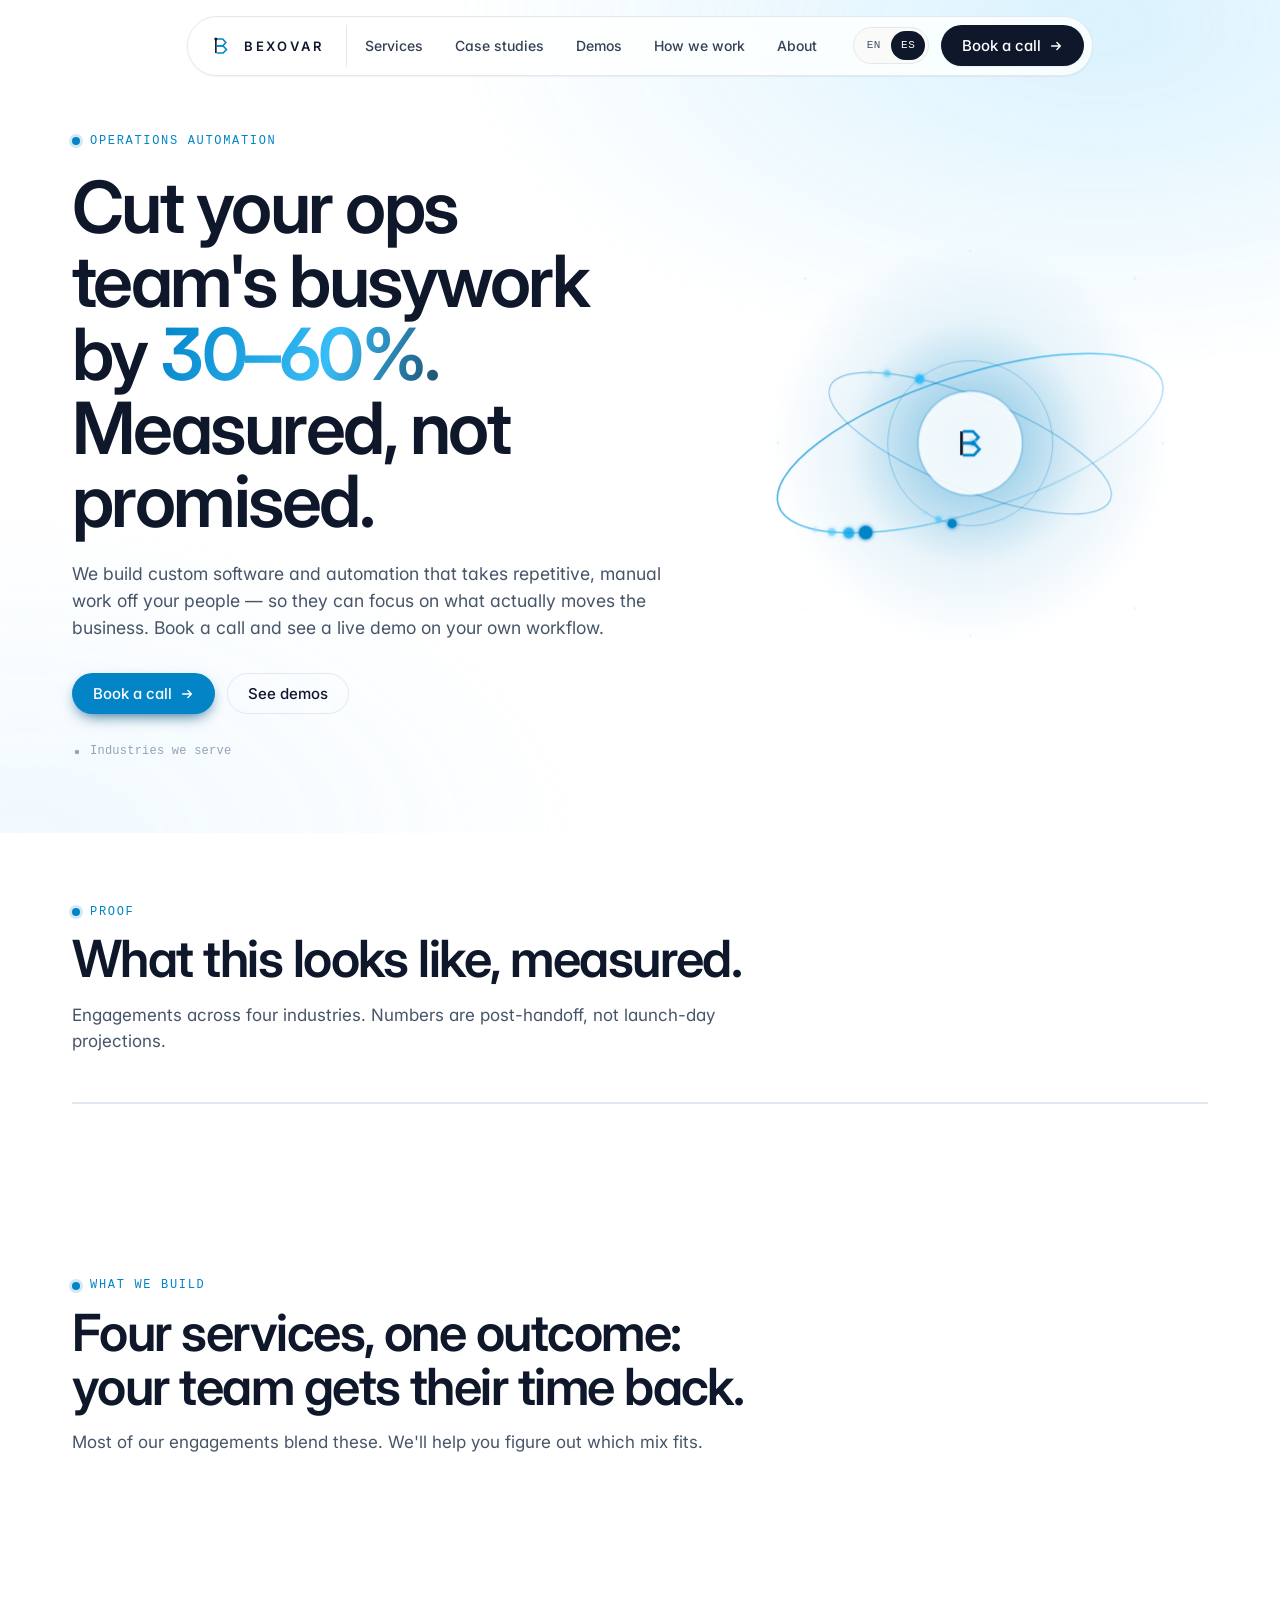
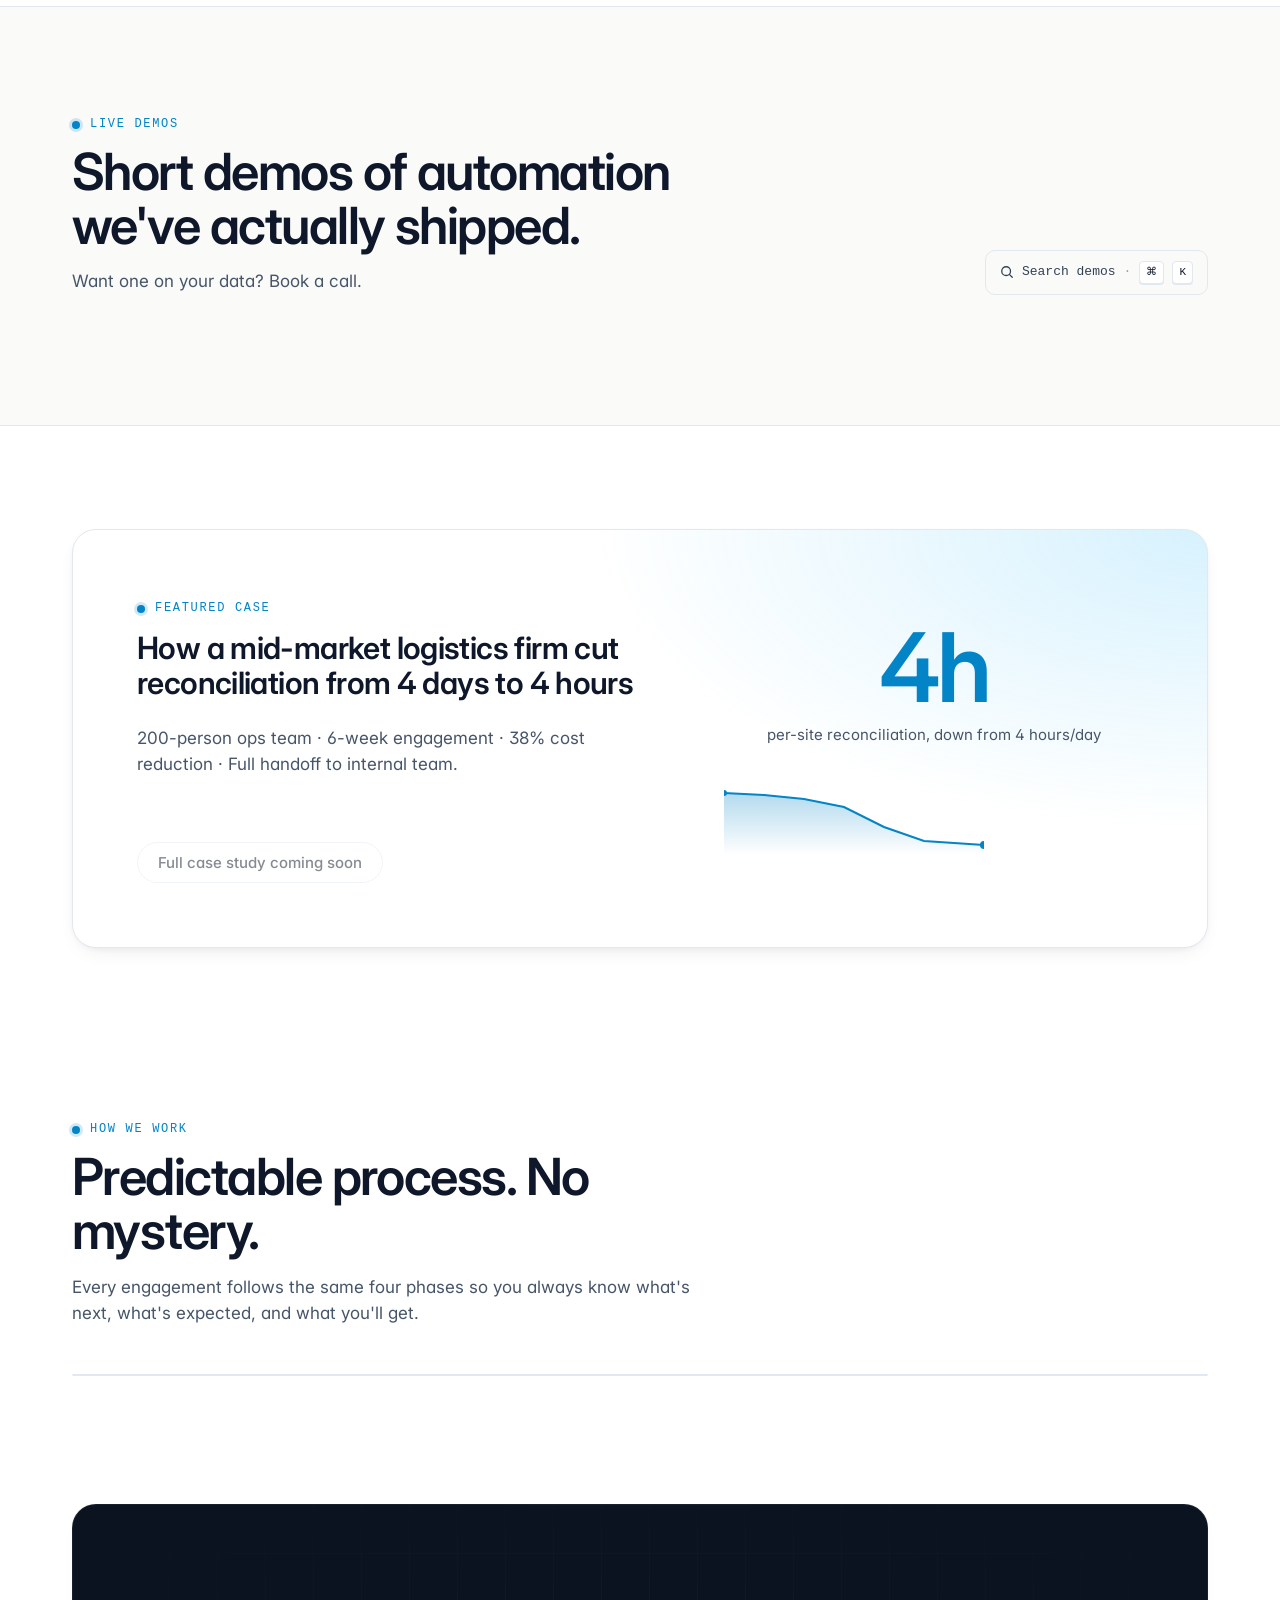
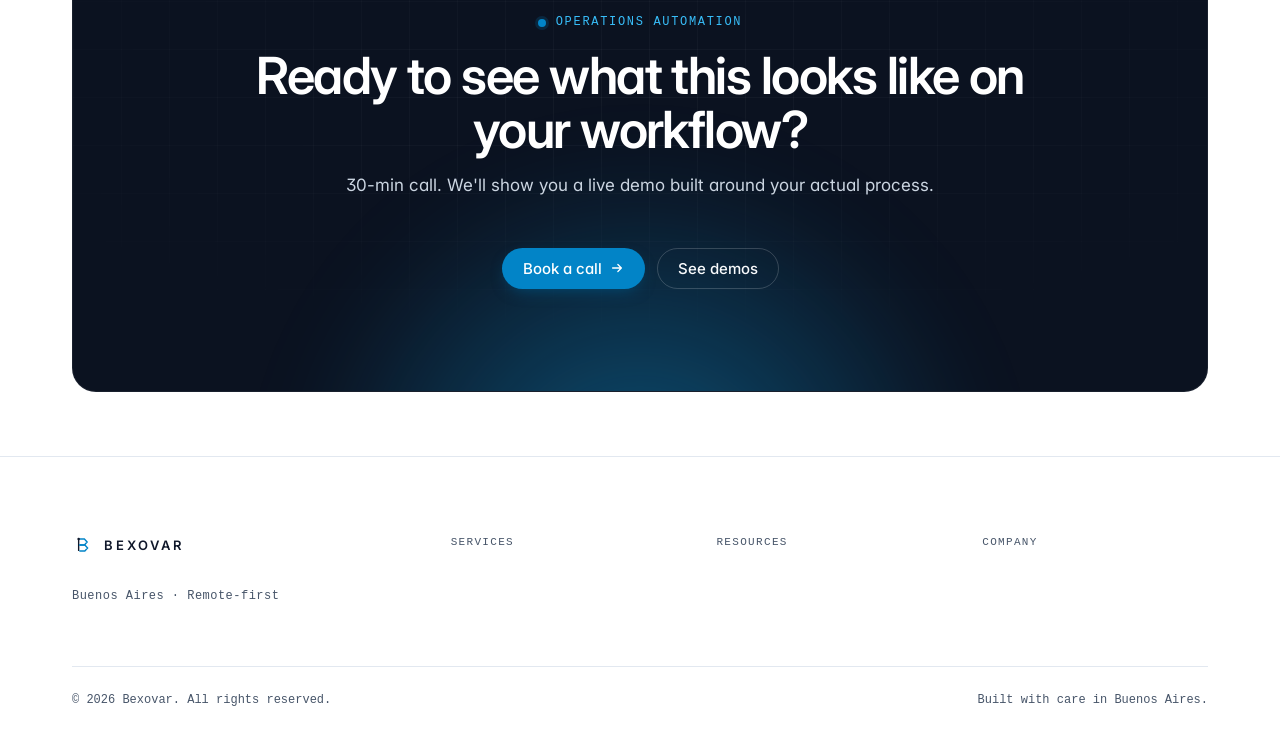
==== commit 119f4f7c: "Use bexovar.com.ar as the site domain The site lives at bexovar.com.ar; bexovar.io was a leftover de" ====
--- a/index.html
+++ b/index.html
@@ -8,12 +8,12 @@
 <link rel="icon" type="image/svg+xml" href="assets/favicon.svg">
 <meta property="og:title" content="Bexovar — Software a medida y automatización de procesos">
 <meta property="og:description" content="Software a medida y automatización para sacar el trabajo repetitivo de tu equipo. Agendá una llamada y te hacemos una demo en vivo.">
-<meta property="og:image" content="https://bexovar.io/brand/bexovar-5a-1024.png">
+<meta property="og:image" content="https://bexovar.com.ar/brand/bexovar-5a-1024.png">
 <meta property="og:type" content="website">
 <meta name="twitter:card" content="summary_large_image">
 <meta name="twitter:title" content="Bexovar — Software a medida y automatización de procesos">
 <meta name="twitter:description" content="Reducí el trabajo manual un 30–60%. Medido, no prometido.">
-<meta name="twitter:image" content="https://bexovar.io/brand/bexovar-5a-1024.png">
+<meta name="twitter:image" content="https://bexovar.com.ar/brand/bexovar-5a-1024.png">
 <link rel="preconnect" href="https://fonts.googleapis.com">
 <link rel="preconnect" href="https://fonts.gstatic.com" crossorigin>
 <link rel="stylesheet" href="https://fonts.googleapis.com/css2?family=Inter:wght@400;500;600;700&display=swap">
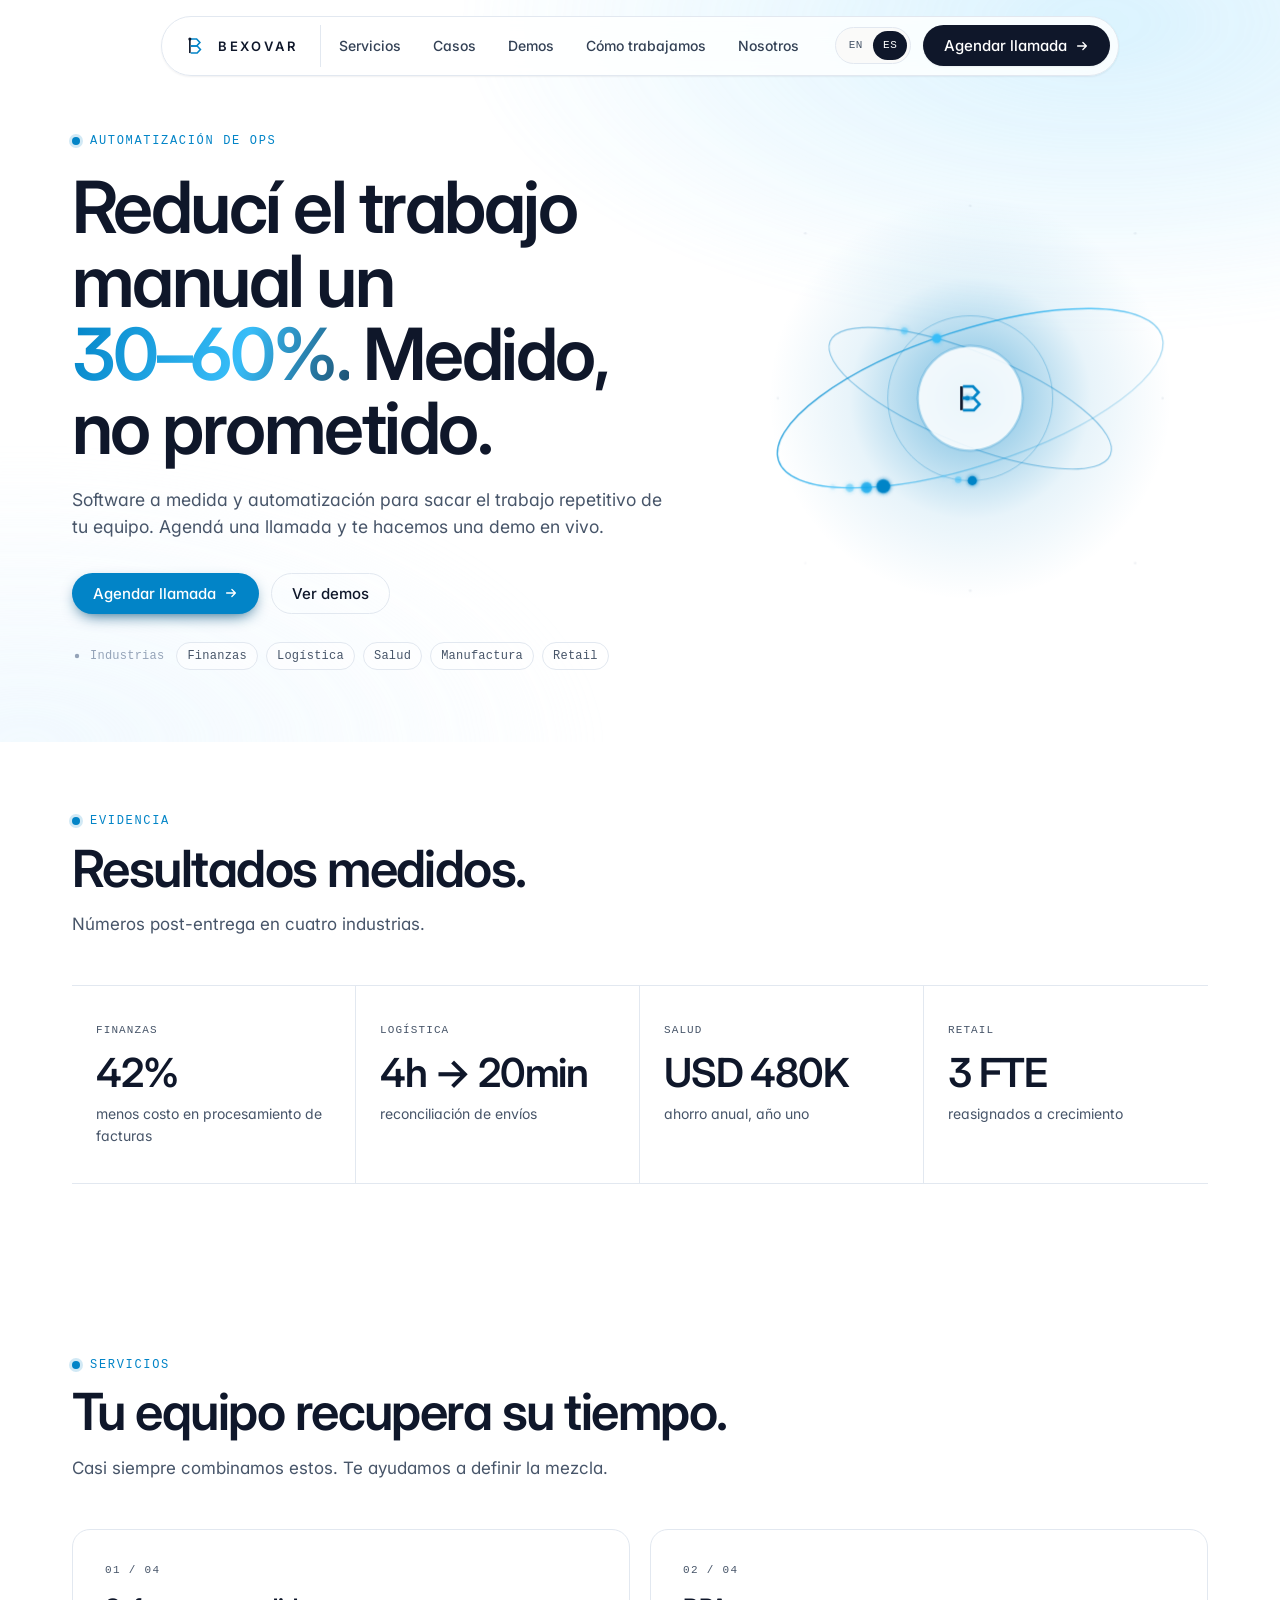
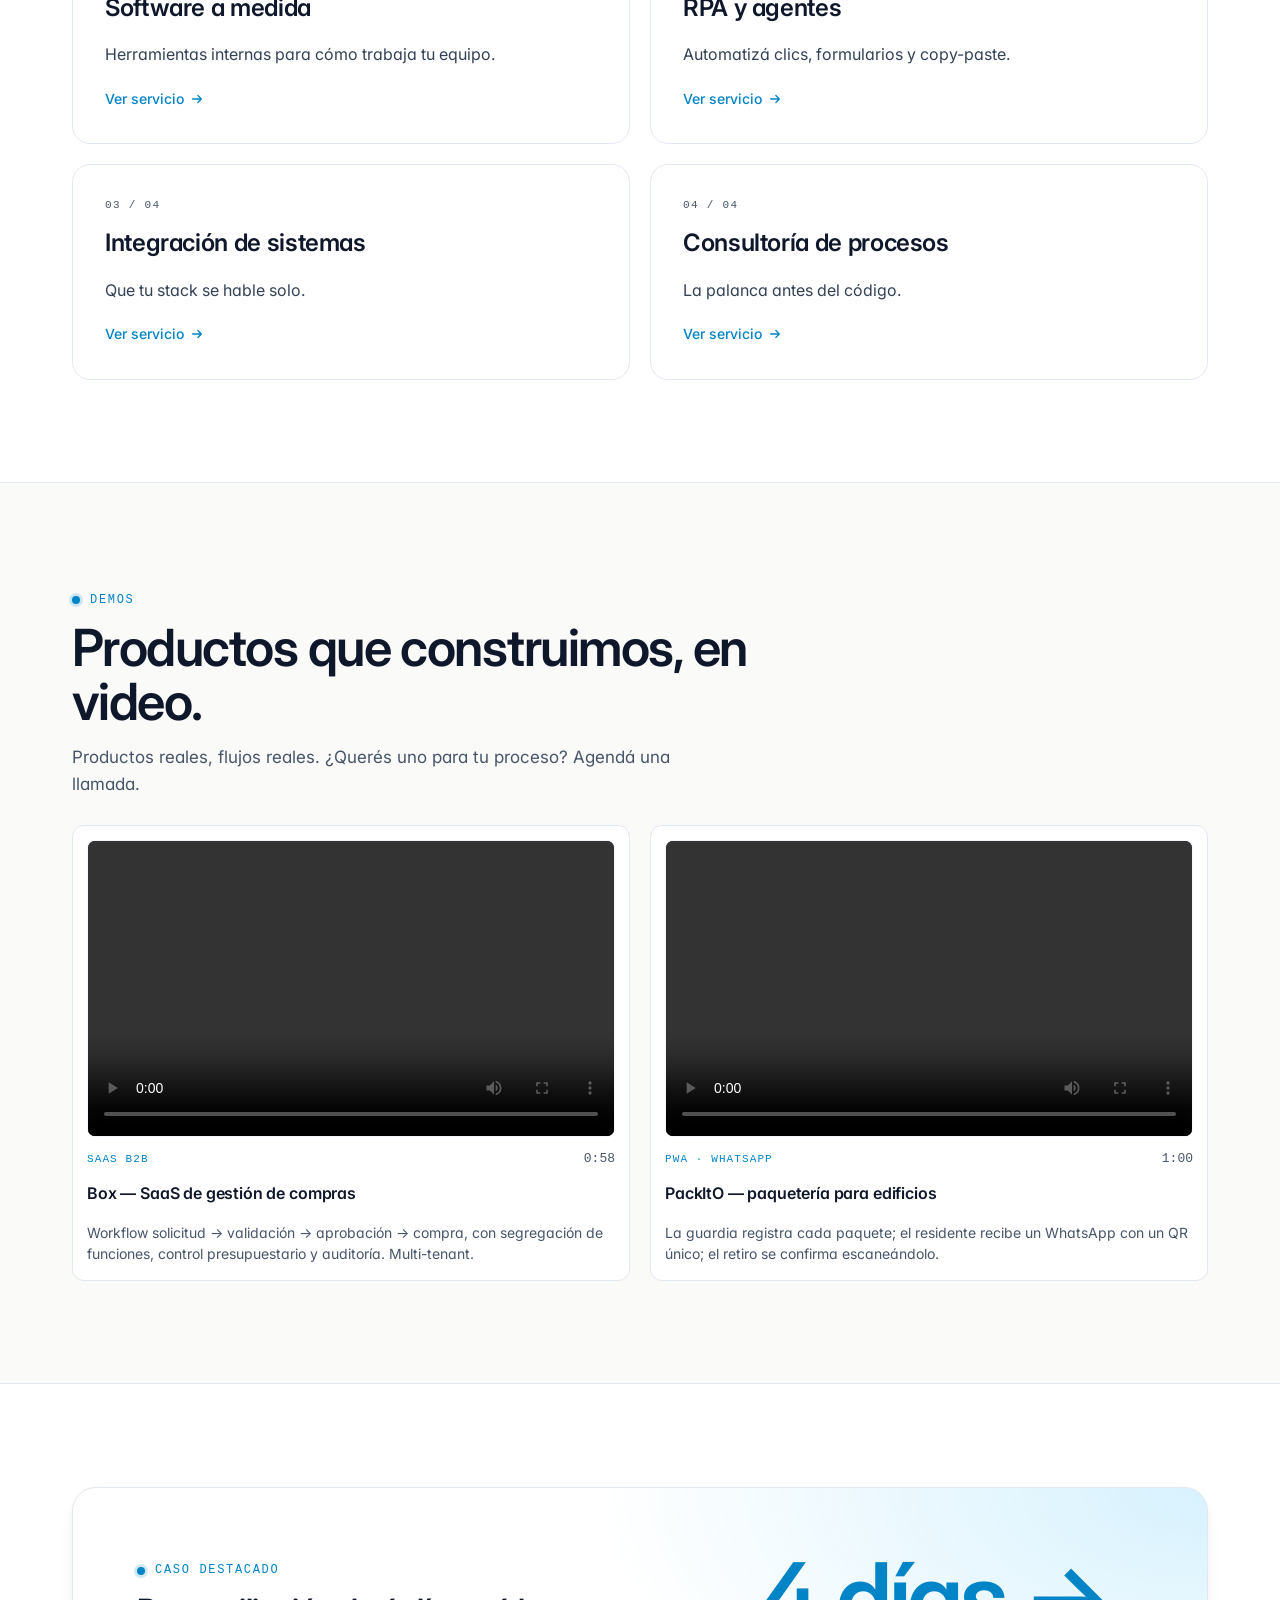
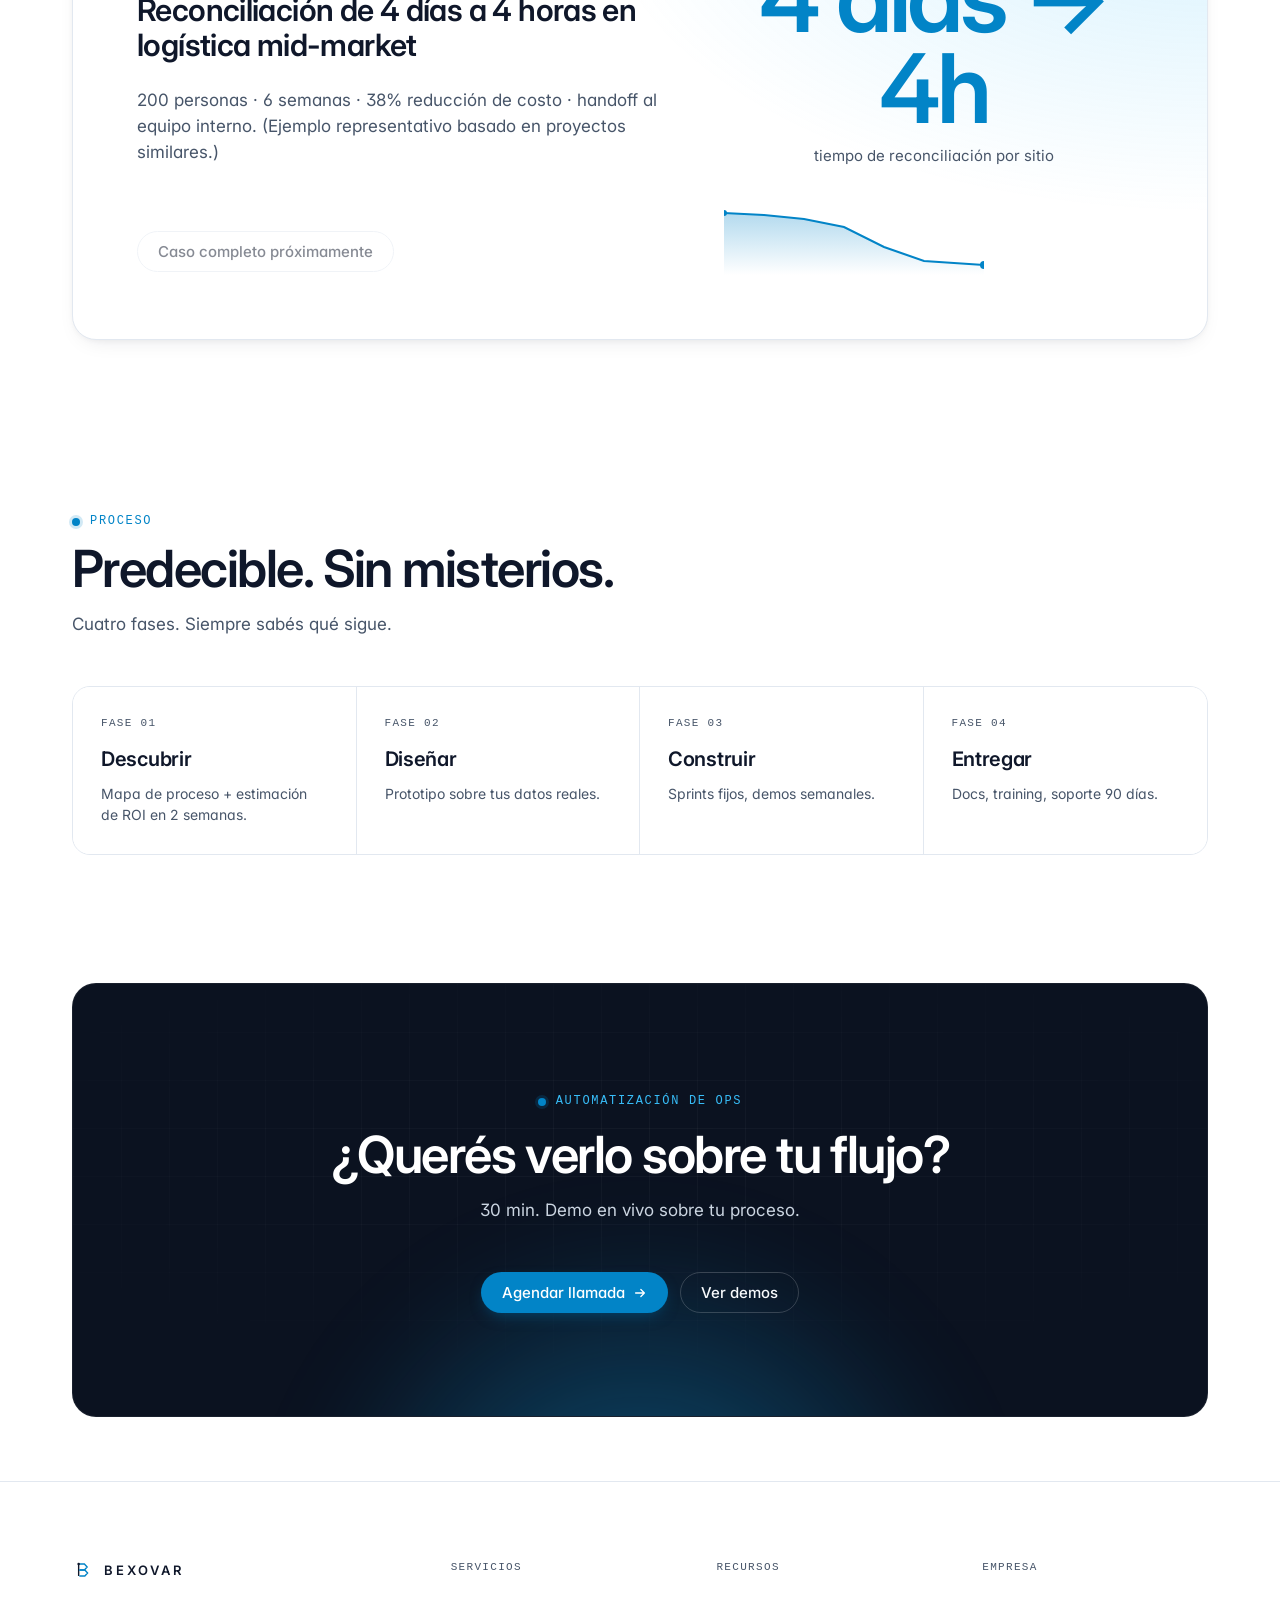
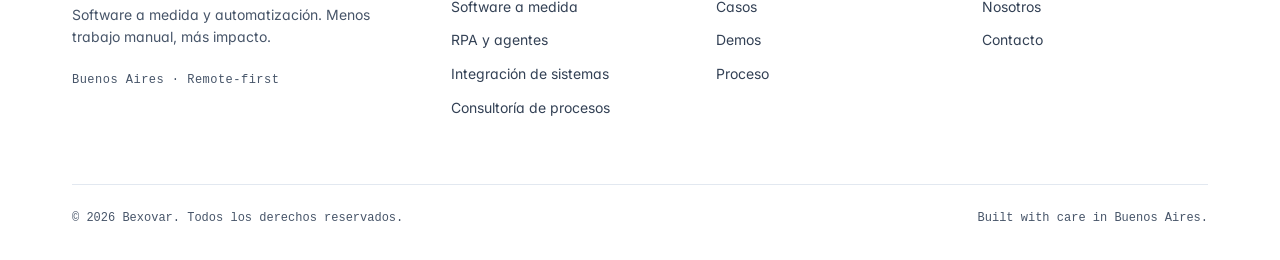
==== commit fcd33048: "Smoother, more reliable animations site-wide - Fix: switching language left re-rendered blocks invis" ====
--- a/index.html
+++ b/index.html
@@ -17,7 +17,7 @@
 <link rel="preconnect" href="https://fonts.googleapis.com">
 <link rel="preconnect" href="https://fonts.gstatic.com" crossorigin>
 <link rel="stylesheet" href="https://fonts.googleapis.com/css2?family=Inter:wght@400;500;600;700&display=swap">
-<link rel="stylesheet" href="site.css?v=7">
+<link rel="stylesheet" href="site.css?v=8">
 </head>
 <body>
 
@@ -369,7 +369,7 @@
 </div>
 
 <script src="i18n.js?v=3"></script>
-<script src="site.js"></script>
+<script src="site.js?v=2"></script>
 <script>
 (function () {
   function arrow(cls='') {
--- a/site.css
+++ b/site.css
@@ -70,6 +70,7 @@
 html, body { margin: 0; }
 html {
   scroll-behavior: smooth;
+  --bx-ease-out: cubic-bezier(.22, 1, .36, 1);
   -webkit-text-size-adjust: 100%;
   text-size-adjust: 100%;
 }
@@ -159,9 +160,9 @@
   border: 1px solid transparent;
   font-weight: 500; font-size: 15px;
   cursor: pointer;
-  transition: transform 200ms cubic-bezier(.22,1,.36,1),
-              box-shadow 200ms cubic-bezier(.22,1,.36,1),
-              background 200ms ease, color 200ms ease, border-color 200ms ease;
+  transition: transform 200ms var(--bx-ease-out),
+              box-shadow 200ms var(--bx-ease-out),
+              background 200ms var(--bx-ease-out), color 200ms var(--bx-ease-out), border-color 200ms var(--bx-ease-out);
   white-space: nowrap;
   text-decoration: none;
   line-height: 1;
@@ -193,7 +194,7 @@
   background: var(--bx-bg-soft);
   border-color: var(--bx-ink-30);
 }
-.bx-btn--arrow svg { transition: transform 240ms cubic-bezier(.22,1,.36,1); }
+.bx-btn--arrow svg { transition: transform 240ms var(--bx-ease-out); }
 .bx-btn--arrow:hover svg { transform: translateX(3px); }
 
 /* ---------------------------------------------------------------------------
@@ -204,7 +205,7 @@
   padding: 16px var(--bx-container-px);
   display: flex; justify-content: center;
   pointer-events: none;
-  transition: padding 220ms ease;
+  transition: padding 220ms var(--bx-ease-out);
 }
 .bx-header__inner {
   pointer-events: auto;
@@ -217,7 +218,7 @@
   border-radius: 9999px;
   box-shadow: var(--bx-shadow-sm);
   max-width: 100%;
-  transition: box-shadow 220ms ease, background 220ms ease, border-color 220ms ease;
+  transition: box-shadow 220ms var(--bx-ease-out), background 220ms var(--bx-ease-out), border-color 220ms var(--bx-ease-out);
 }
 .bx-header[data-scrolled="true"] .bx-header__inner {
   box-shadow: var(--bx-shadow);
@@ -241,7 +242,7 @@
   border-radius: 9999px;
   font-size: 14px; font-weight: 500;
   color: var(--bx-ink-70);
-  transition: background 180ms ease, color 180ms ease;
+  transition: background 180ms var(--bx-ease-out), color 180ms var(--bx-ease-out);
 }
 .bx-header__nav a:hover { background: var(--bx-bg-soft); color: var(--bx-ink); }
 .bx-header__nav a[aria-current="page"] {
@@ -263,7 +264,7 @@
   font-family: var(--bx-font-mono); font-size: 11px;
   letter-spacing: 0.05em;
   color: var(--bx-ink-50); cursor: pointer;
-  transition: background 180ms ease, color 180ms ease;
+  transition: background 180ms var(--bx-ease-out), color 180ms var(--bx-ease-out);
 }
 .bx-lang button[aria-pressed="true"] {
   background: var(--bx-ink); color: var(--bx-bg);
@@ -283,7 +284,10 @@
   .bx-header__cta { display: none; }
 }
 .bx-mobile-panel {
-  display: none;
+  display: block;
+  visibility: hidden; opacity: 0; pointer-events: none;
+  transform: translateY(-8px) scale(0.98); transform-origin: top center;
+  transition: opacity 180ms var(--bx-ease-out), transform 260ms var(--bx-ease-out), visibility 0s linear 260ms;
   position: fixed; inset: 72px 12px auto 12px; z-index: 99;
   background: var(--bx-bg);
   border: 1px solid var(--bx-line);
@@ -291,7 +295,11 @@
   padding: 18px;
   box-shadow: var(--bx-shadow-lg);
 }
-.bx-mobile-panel[data-open="true"] { display: block; }
+.bx-mobile-panel[data-open="true"] {
+  visibility: visible; opacity: 1; pointer-events: auto; transform: none;
+  transition-delay: 0s;
+}
+@media (min-width: 881px) { .bx-mobile-panel { display: none; } }
 .bx-mobile-panel a {
   display: block; padding: 12px 10px; font-size: 16px; color: var(--bx-ink);
   border-bottom: 1px solid var(--bx-line);
@@ -429,7 +437,7 @@
   position: absolute; inset: auto 0 0 0; height: 2px;
   background: var(--bx-sky-600);
   transform: scaleX(0); transform-origin: left;
-  transition: transform 400ms cubic-bezier(.22,1,.36,1);
+  transition: transform 400ms var(--bx-ease-out);
 }
 .bx-metric:hover::after { transform: scaleX(1); }
 
@@ -450,9 +458,9 @@
   background: var(--bx-bg-card);
   border: 1px solid var(--bx-line);
   overflow: hidden;
-  transition: transform 260ms cubic-bezier(.22,1,.36,1),
-              box-shadow 260ms cubic-bezier(.22,1,.36,1),
-              border-color 220ms ease;
+  transition: transform 260ms var(--bx-ease-out),
+              box-shadow 260ms var(--bx-ease-out),
+              border-color 220ms var(--bx-ease-out);
 }
 .bx-service:hover {
   transform: translateY(-3px);
@@ -472,12 +480,12 @@
   display: inline-flex; align-items: center; gap: 6px;
   color: var(--bx-sky-600); font-size: 14px; font-weight: 500;
 }
-.bx-service__arrow svg { transition: transform 240ms cubic-bezier(.22,1,.36,1); }
+.bx-service__arrow svg { transition: transform 240ms var(--bx-ease-out); }
 .bx-service:hover .bx-service__arrow svg { transform: translateX(4px); }
 .bx-service__glow {
   position: absolute; right: -60px; top: -60px; width: 240px; height: 240px;
   background: radial-gradient(closest-side, color-mix(in oklab, var(--bx-sky-400) 35%, transparent), transparent 70%);
-  opacity: 0; transition: opacity 260ms ease;
+  opacity: 0; transition: opacity 260ms var(--bx-ease-out);
   pointer-events: none;
 }
 .bx-service:hover .bx-service__glow { opacity: 1; }
@@ -497,7 +505,7 @@
   border-radius: 10px;
   font-family: var(--bx-font-mono); font-size: 13px; color: var(--bx-ink-70);
   cursor: pointer;
-  transition: border-color 200ms ease, background 200ms ease;
+  transition: border-color 200ms var(--bx-ease-out), background 200ms var(--bx-ease-out);
 }
 .bx-kbd:hover { border-color: var(--bx-ink-30); background: var(--bx-bg); }
 .bx-kbd kbd {
@@ -519,9 +527,9 @@
   border-radius: var(--bx-radius);
   background: var(--bx-bg-card); border: 1px solid var(--bx-line);
   cursor: pointer;
-  transition: transform 240ms cubic-bezier(.22,1,.36,1),
-              box-shadow 240ms cubic-bezier(.22,1,.36,1),
-              border-color 200ms ease;
+  transition: transform 240ms var(--bx-ease-out),
+              box-shadow 240ms var(--bx-ease-out),
+              border-color 200ms var(--bx-ease-out);
 }
 .bx-demo:hover {
   transform: translateY(-2px); box-shadow: var(--bx-shadow);
@@ -538,7 +546,7 @@
 .bx-demo__poster video { width: 100%; height: 100%; object-fit: cover; display: block; background: var(--bx-ink); }
 .bx-demo__play {
   position: absolute; inset: 0; display: grid; place-items: center;
-  opacity: 0; transition: opacity 200ms ease;
+  opacity: 0; transition: opacity 200ms var(--bx-ease-out);
   background: color-mix(in oklab, var(--bx-ink) 30%, transparent);
 }
 .bx-demo:hover .bx-demo__play { opacity: 1; }
@@ -570,10 +578,11 @@
   position: fixed; inset: 0; z-index: 200;
   background: color-mix(in oklab, var(--bx-ink) 60%, transparent);
   backdrop-filter: blur(4px);
-  display: none; padding: 10vh 16px 0;
-  animation: bx-fade-in 220ms ease;
-}
-.bx-palette-backdrop[data-open="true"] { display: block; }
+  padding: 10vh 16px 0;
+  visibility: hidden; opacity: 0;
+  transition: opacity 200ms var(--bx-ease-out), visibility 0s linear 200ms;
+}
+.bx-palette-backdrop[data-open="true"] { visibility: visible; opacity: 1; transition-delay: 0s; }
 .bx-palette {
   max-width: 640px; margin: 0 auto;
   background: var(--bx-bg-card);
@@ -581,8 +590,10 @@
   border-radius: var(--bx-radius-lg);
   box-shadow: var(--bx-shadow-lg);
   overflow: hidden;
-  animation: bx-slide-up 280ms cubic-bezier(.22,1,.36,1);
-}
+  transform: translateY(12px) scale(0.985);
+  transition: transform 280ms var(--bx-ease-out);
+}
+.bx-palette-backdrop[data-open="true"] .bx-palette { transform: none; }
 .bx-palette__input {
   width: 100%; border: 0; background: transparent;
   padding: 18px 20px;
@@ -662,7 +673,7 @@
   border-right: 1px solid var(--bx-line);
   position: relative;
   background: var(--bx-bg-card);
-  transition: background 220ms ease;
+  transition: background 220ms var(--bx-ease-out);
 }
 .bx-phase:last-child { border-right: 0; }
 @media (max-width: 900px) {
@@ -707,6 +718,7 @@
   background: radial-gradient(closest-side, rgba(14,165,233,0.45), transparent 70%);
   filter: blur(40px);
   animation: bx-cta-pulse 8s ease-in-out infinite alternate;
+  will-change: transform, opacity;
   pointer-events: none;
 }
 @keyframes bx-cta-pulse {
@@ -740,7 +752,7 @@
   font-family: var(--bx-font-mono); font-size: 11px; letter-spacing: 0.12em; text-transform: uppercase;
   color: var(--bx-ink-50); font-weight: 500; margin-bottom: 14px;
 }
-.bx-footer__col a { display: block; padding: 6px 0; color: var(--bx-ink-70); font-size: 14px; transition: color 180ms ease; }
+.bx-footer__col a { display: block; padding: 6px 0; color: var(--bx-ink-70); font-size: 14px; transition: color 180ms var(--bx-ease-out); }
 .bx-footer__col a:hover { color: var(--bx-ink); }
 .bx-footer__bottom {
   display: flex; justify-content: space-between; align-items: center; gap: 20px;
@@ -754,13 +766,22 @@
 /* Reveal: elements are visible by default (progressive-enhancement safe).
    Only when <html data-reveal="on"> is set (we set it with JS once IO is ready)
    do we hide them and reveal via the observer. */
-.bx-reveal {
-  transition: opacity 700ms cubic-bezier(.22,1,.36,1),
-              transform 700ms cubic-bezier(.22,1,.36,1);
-  transition-delay: var(--bx-reveal-delay, 0ms);
-}
-html[data-reveal="on"] .bx-reveal { opacity: 0; transform: translateY(14px); }
-html[data-reveal="on"] .bx-reveal[data-visible="true"] { opacity: 1; transform: none; }
+html[data-reveal="on"] .bx-reveal:not([data-visible]) { opacity: 0; }
+html[data-reveal="on"] .bx-reveal[data-visible="true"] {
+  animation: bx-reveal 750ms var(--bx-ease-out) var(--bx-reveal-delay, 0ms) backwards;
+}
+@keyframes bx-reveal {
+  from { opacity: 0; transform: translate3d(0, 16px, 0); }
+  to   { opacity: 1; transform: none; }
+}
+
+/* Language switch: brief cross-fade while the page re-renders */
+main, .bx-header__nav, .bx-header__cta {
+  transition: opacity 160ms var(--bx-ease-out);
+}
+html.bx-lang-fade main,
+html.bx-lang-fade .bx-header__nav,
+html.bx-lang-fade .bx-header__cta { opacity: 0; }
 
 @media (prefers-reduced-motion: reduce) {
   *, *::before, *::after {
@@ -768,7 +789,8 @@
     animation-iteration-count: 1 !important;
     transition-duration: 0ms !important;
   }
-  .bx-reveal { opacity: 1; transform: none; }
+  html { scroll-behavior: auto; }
+  html[data-reveal="on"] .bx-reveal:not([data-visible]) { opacity: 1; }
 }
 
 /* ---------------------------------------------------------------------------
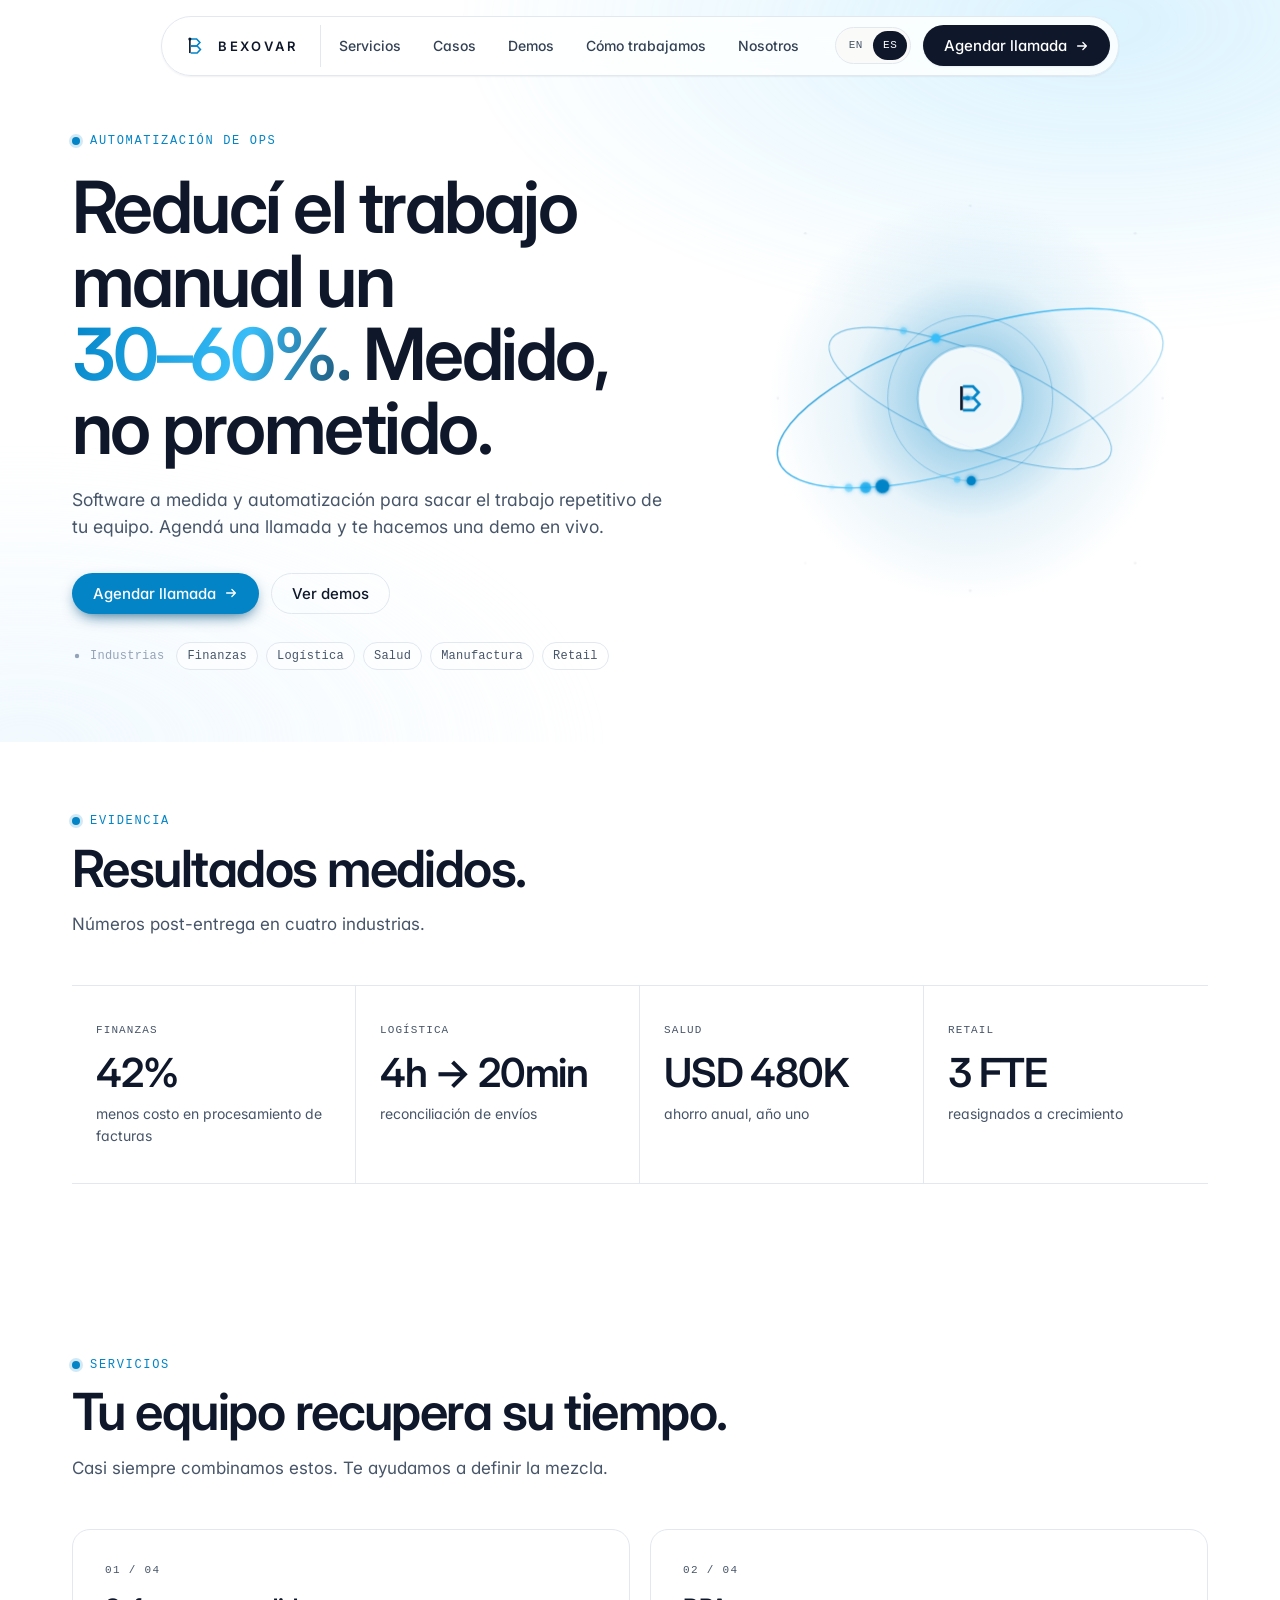
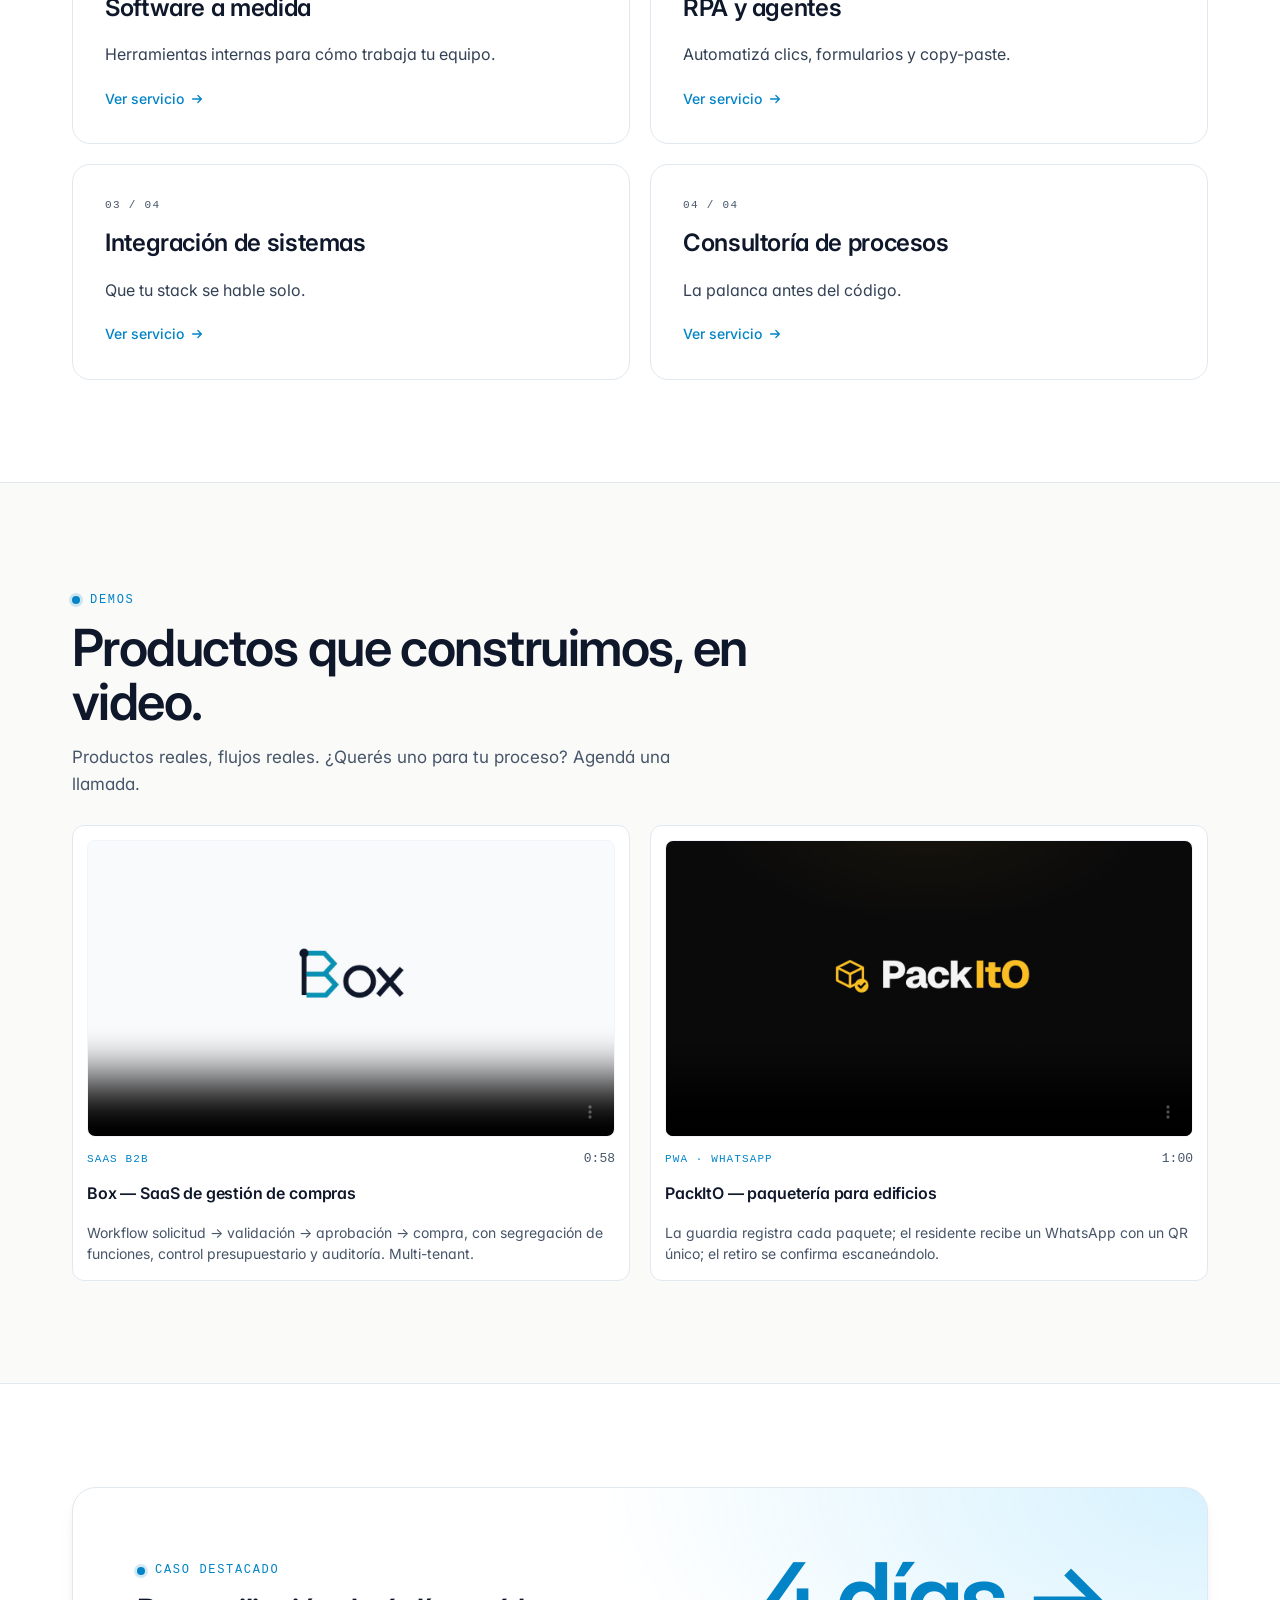
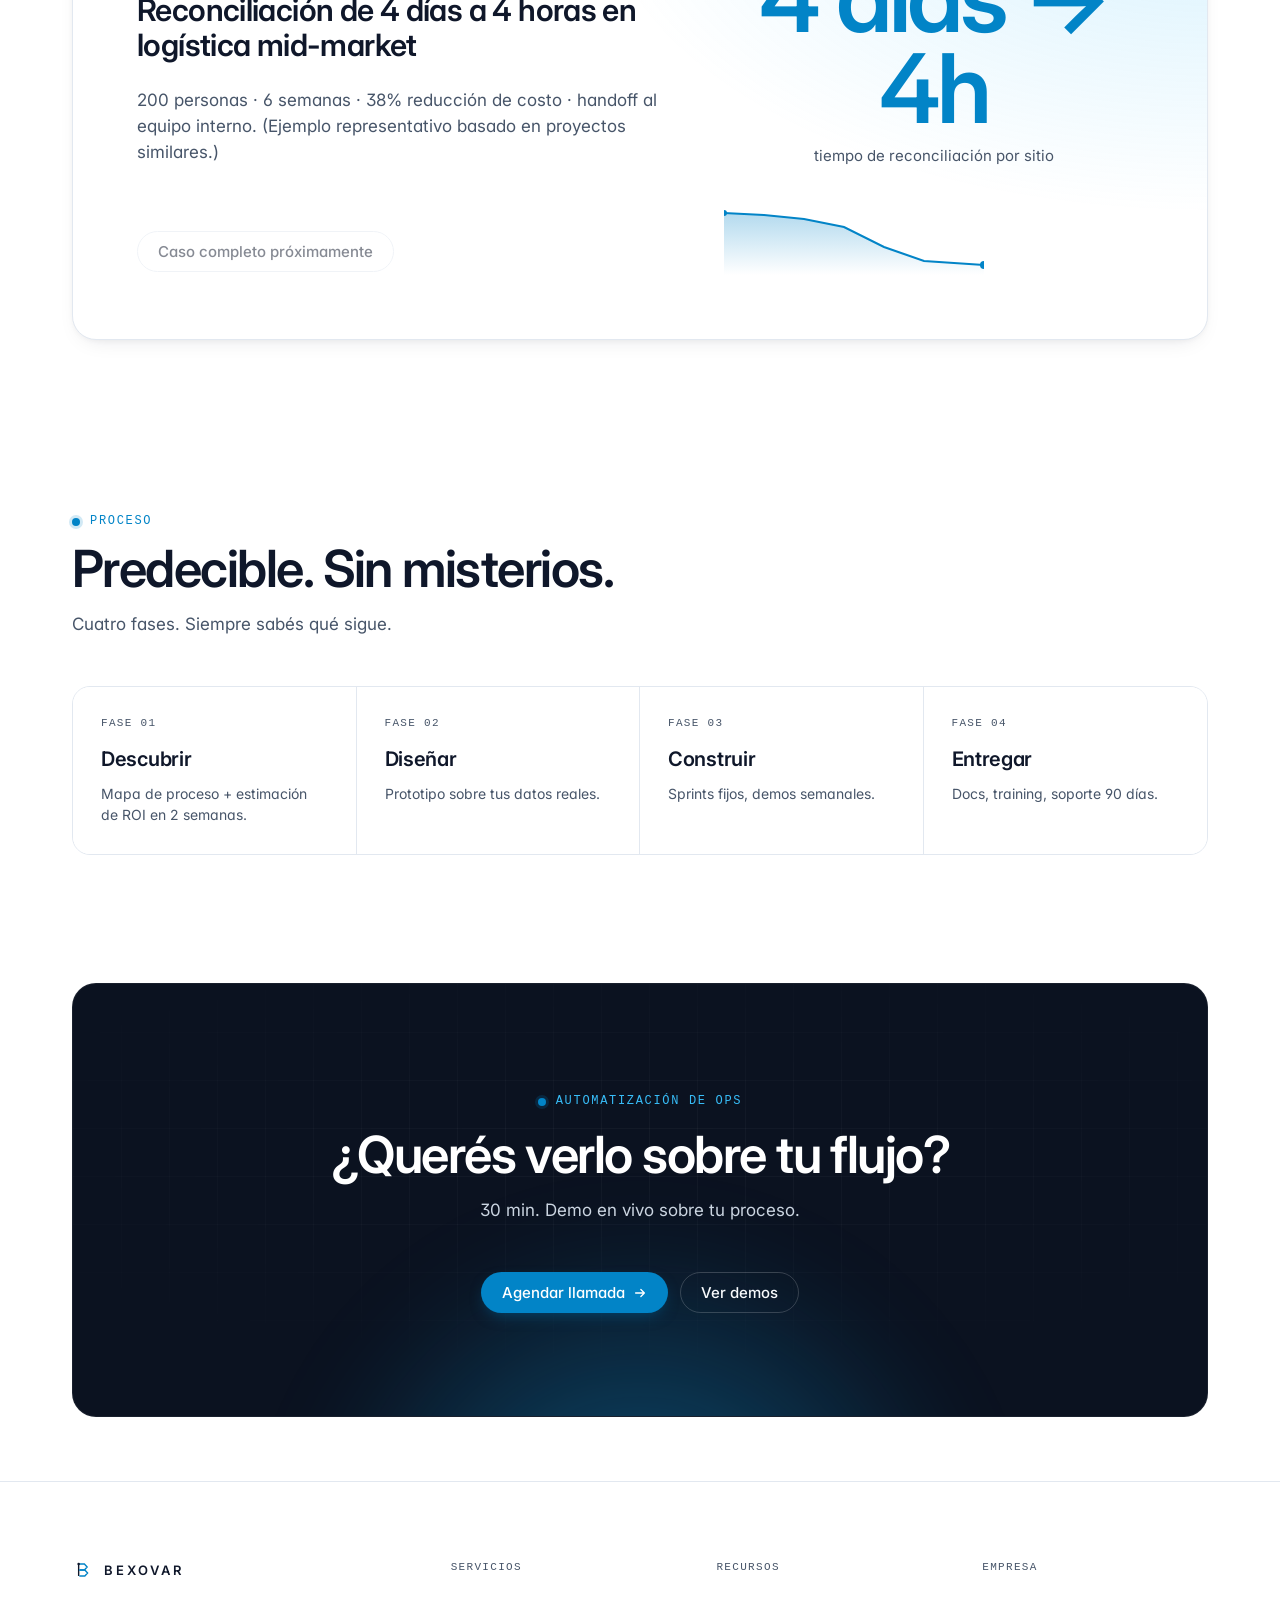
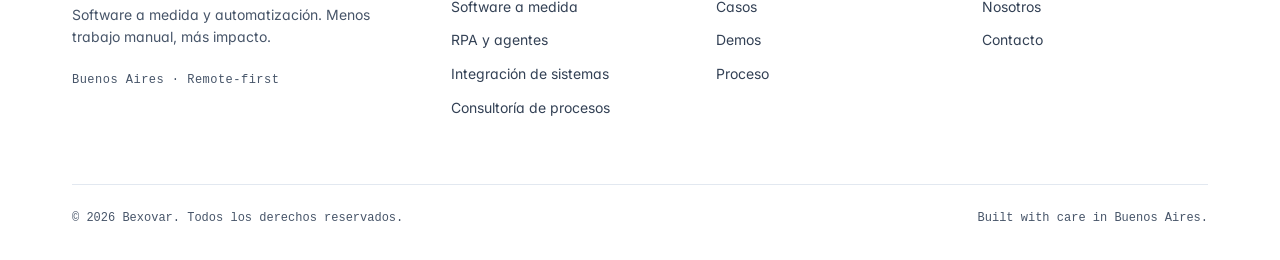
==== commit d02df9fa: "Show product logos on demo videos and start playback at 1s Both demo videos open on a blank frame. A" ====
--- a/index.html
+++ b/index.html
@@ -432,7 +432,7 @@
     demos.innerHTML = t.demos.items.map(d => `
       <div class="bx-demo bx-reveal" data-demo-slug="${bxEscape(d.slug)}">
         <div class="bx-demo__poster">
-          <video controls preload="metadata" playsinline src="${bxEscape(d.video)}"></video>
+          <video controls preload="metadata" playsinline poster="${bxEscape(d.video.replace(/\.mp4$/, '-poster.jpg'))}" src="${bxEscape(d.video)}#t=1"></video>
         </div>
         <div class="bx-demo__row">
           <span class="bx-demo__cat">${bxEscape(d.category)}</span>
